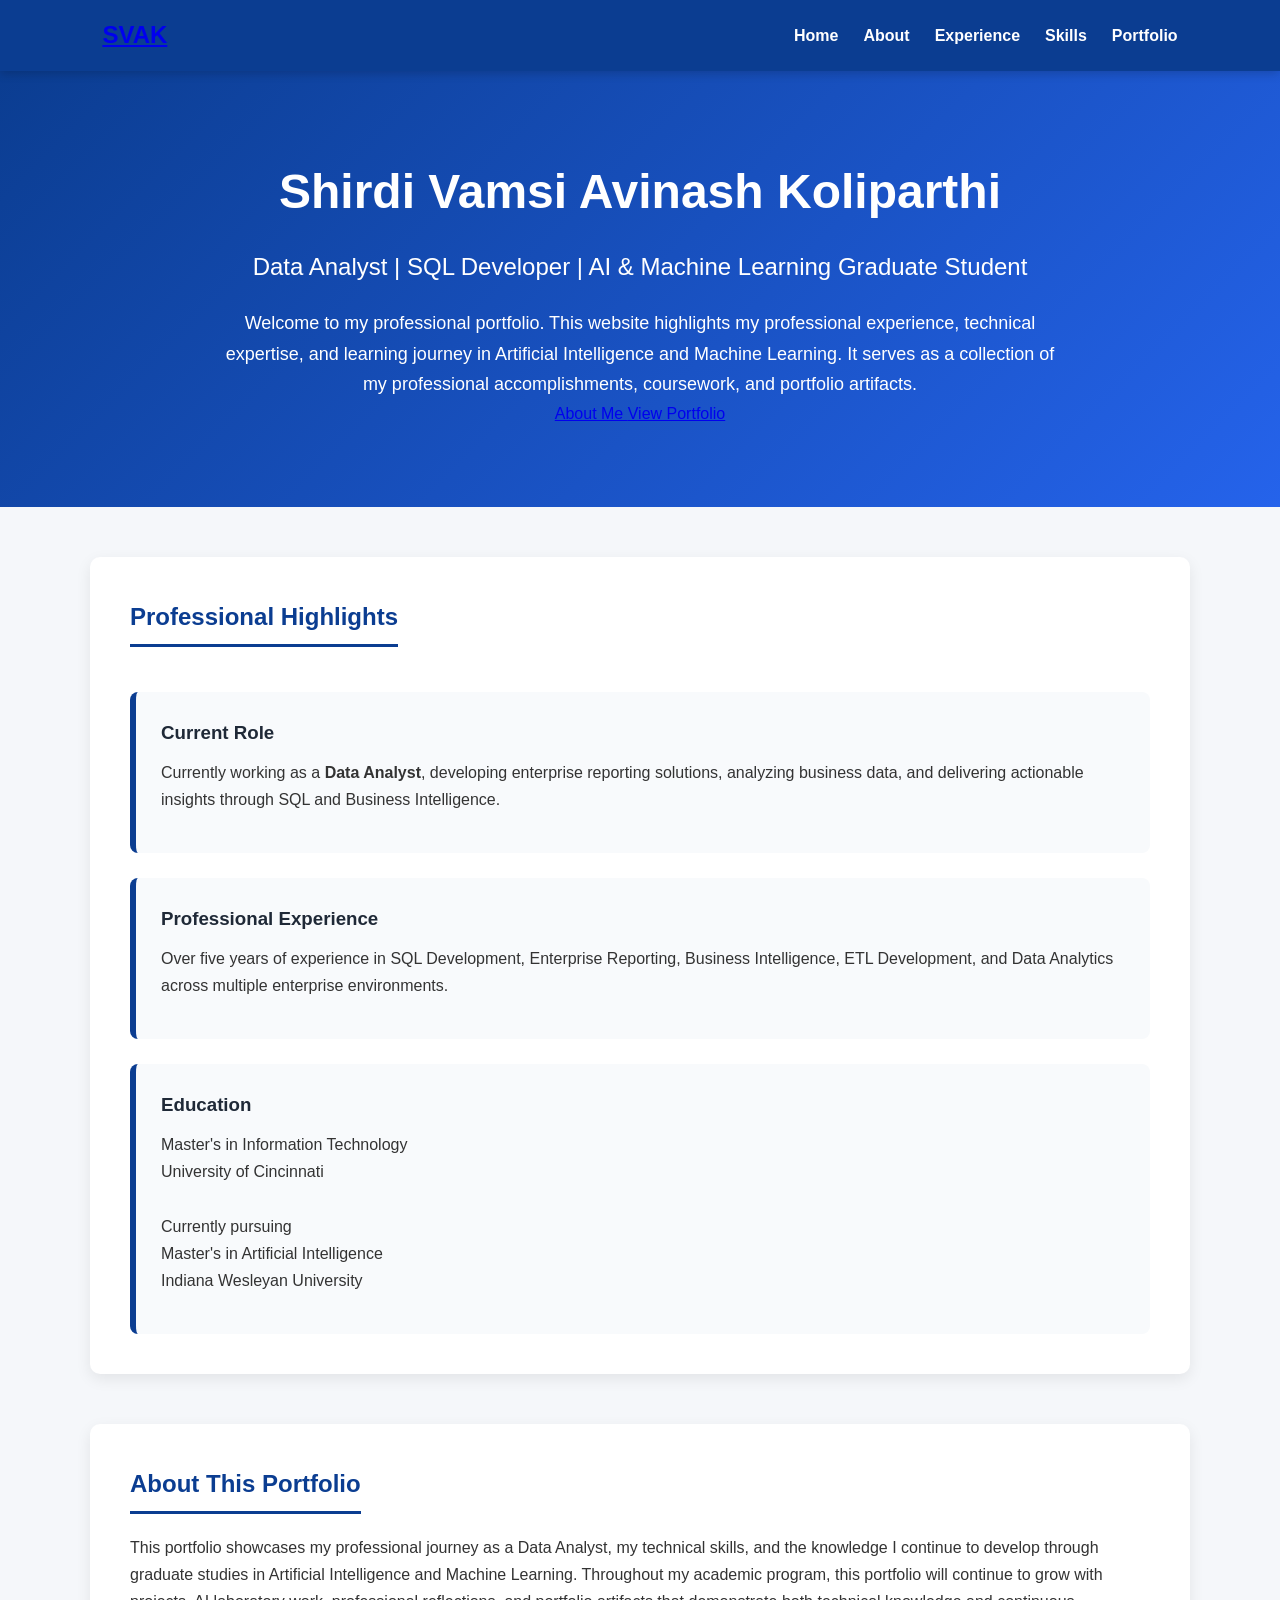
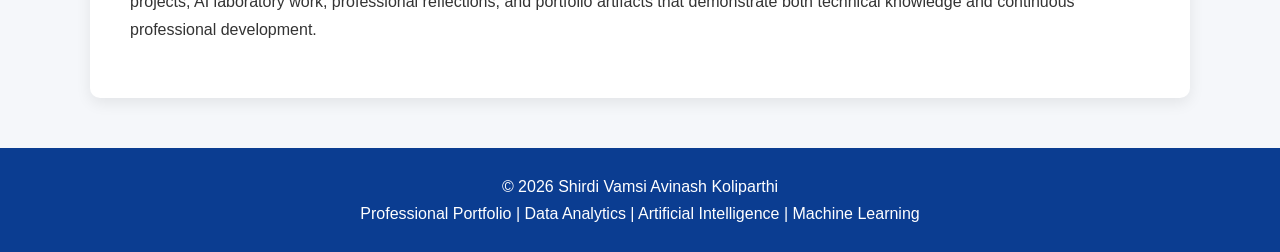
==== index.html @ ffbc1fd5 "Update index.html" ====
<!DOCTYPE html>
<html lang="en">

<head>

    <meta charset="UTF-8">
    <meta name="viewport" content="width=device-width, initial-scale=1.0">

    <title>Shirdi Vamsi Avinash Koliparthi | Professional Portfolio</title>

    <link rel="stylesheet" href="style.css">

</head>

<body>

    <!-- Navigation -->

    <nav>

       <div class="logo">
    <a href="about.html#contact">SVAK</a>
</div>

        </div>

        <ul>

            <li><a href="index.html">Home</a></li>

            <li><a href="about.html">About</a></li>

            <li><a href="experience.html">Experience</a></li>

            <li><a href="skills.html">Skills</a></li>

            <li><a href="portfolio.html">Portfolio</a></li>

        </ul>

    </nav>

    <!-- Hero Section -->

    <header class="hero">

        <div class="hero-content">

            <h1>Shirdi Vamsi Avinash Koliparthi</h1>

            <h2>
                Data Analyst | SQL Developer | AI & Machine Learning Graduate Student
            </h2>

            <p>

                Welcome to my professional portfolio. This website highlights my
                professional experience, technical expertise, and learning journey in
                Artificial Intelligence and Machine Learning. It serves as a collection of
                my professional accomplishments, coursework, and portfolio artifacts.

            </p>

            <div class="hero-buttons">

                <a href="about.html" class="btn">
                    About Me
                </a>

                <a href="portfolio.html" class="btn">
                    View Portfolio
                </a>

            </div>

        </div>

    </header>

    <!-- Highlights -->

    <section class="highlights">

        <h2>Professional Highlights</h2>

        <div class="cards">

            <div class="card">

                <h3>Current Role</h3>

                <p>

                    Currently working as a <strong>Data Analyst</strong>,
                    developing enterprise reporting solutions, analyzing business data,
                    and delivering actionable insights through SQL and Business Intelligence.

                </p>

            </div>

            <div class="card">

                <h3>Professional Experience</h3>

                <p>

                    Over five years of experience in SQL Development,
                    Enterprise Reporting, Business Intelligence, ETL Development,
                    and Data Analytics across multiple enterprise environments.

                </p>

            </div>

            <div class="card">

                <h3>Education</h3>

                <p>

                    Master's in Information Technology
                    <br>

                    University of Cincinnati

                    <br><br>

                    Currently pursuing

                    <br>

                    Master's in Artificial Intelligence

                    <br>

                    Indiana Wesleyan University

                </p>

            </div>

        </div>

    </section>

    <!-- About Portfolio -->

    <section class="intro">

        <h2>About This Portfolio</h2>

        <p>

            This portfolio showcases my professional journey as a Data Analyst,
            my technical skills, and the knowledge I continue to develop through
            graduate studies in Artificial Intelligence and Machine Learning.

            Throughout my academic program, this portfolio will continue to grow
            with projects, AI laboratory work, professional reflections, and
            portfolio artifacts that demonstrate both technical knowledge and
            continuous professional development.

        </p>

    </section>

    <!-- Footer -->

    <footer>

        <p>

            © 2026 Shirdi Vamsi Avinash Koliparthi

        </p>

        <p>

            Professional Portfolio | Data Analytics | Artificial Intelligence | Machine Learning

        </p>

    </footer>

</body>

</html>
---- style.css ----
/* ==========================================
   GLOBAL STYLES
========================================== */

*{
    margin:0;
    padding:0;
    box-sizing:border-box;
    scroll-behavior:smooth;
}

body{
    font-family:Arial, Helvetica, sans-serif;
    line-height:1.7;
    background:#f5f7fa;
    color:#333;
}

/* ==========================================
   NAVIGATION
========================================== */

nav{
    position:sticky;
    top:0;
    width:100%;
    background:#0b3d91;
    display:flex;
    justify-content:space-between;
    align-items:center;
    padding:15px 8%;
    z-index:1000;
    box-shadow:0 2px 10px rgba(0,0,0,.2);
}

.logo{
    color:#fff;
    font-size:24px;
    font-weight:bold;
}

nav ul{
    list-style:none;
    display:flex;
}

nav ul li{
    margin-left:25px;
}

nav ul li a{
    color:white;
    text-decoration:none;
    font-weight:600;
    transition:.3s;
}

nav ul li a:hover{
    color:#ffd54f;
}

/* ==========================================
   HERO SECTION
========================================== */

header{
    background:linear-gradient(135deg,#0b3d91,#2563eb);
    color:white;
    text-align:center;
    padding:80px 20px;
}

header h1{
    font-size:48px;
    margin-bottom:15px;
}

header h2{
    font-size:24px;
    font-weight:400;
    margin-bottom:20px;
}

header p{
    max-width:850px;
    margin:auto;
    font-size:18px;
}

/* ==========================================
   SECTION
========================================== */

section{
    max-width:1100px;
    margin:50px auto;
    background:white;
    padding:40px;
    border-radius:10px;
    box-shadow:0 5px 15px rgba(0,0,0,.08);
}

section h2{
    color:#0b3d91;
    margin-bottom:20px;
    border-bottom:3px solid #0b3d91;
    display:inline-block;
    padding-bottom:6px;
}

section h3{
    color:#1f2937;
    margin-bottom:10px;
}

section p{
    margin-bottom:15px;
}

section ul{
    margin-left:20px;
}

section li{
    margin-bottom:10px;
}

/* ==========================================
   EXPERIENCE CARDS
========================================== */

.card{
    margin-top:25px;
    padding:25px;
    border-left:6px solid #0b3d91;
    background:#f8fafc;
    border-radius:8px;
    transition:.3s;
}

.card:hover{
    transform:translateY(-5px);
    box-shadow:0 10px 20px rgba(0,0,0,.12);
}

/* ==========================================
   SKILLS
========================================== */

.skills{
    display:grid;
    grid-template-columns:repeat(auto-fit,minmax(220px,1fr));
    gap:20px;
    margin-top:25px;
}

.skill-box{
    background:#eef4ff;
    padding:20px;
    border-radius:10px;
    text-align:center;
    transition:.3s;
}

.skill-box:hover{
    background:#dce9ff;
    transform:translateY(-5px);
}

.skill-box h3{
    color:#0b3d91;
    margin-bottom:15px;
}

.skill-box p{
    margin:6px 0;
}

/* ==========================================
   PROJECTS
========================================== */

.projects{
    display:grid;
    grid-template-columns:repeat(auto-fit,minmax(250px,1fr));
    gap:25px;
    margin-top:25px;
}

/* ==========================================
   BUTTON
========================================== */

.button{
    display:inline-block;
    margin-top:15px;
    background:#0b3d91;
    color:white;
    text-decoration:none;
    padding:12px 25px;
    border-radius:6px;
    transition:.3s;
}

.button:hover{
    background:#2563eb;
}

/* ==========================================
   CONTACT
========================================== */

#contact p{
    margin:12px 0;
    font-size:18px;
}

/* ==========================================
   FOOTER
========================================== */

footer{
    text-align:center;
    background:#0b3d91;
    color:white;
    padding:25px;
    margin-top:50px;
}

/* ==========================================
   RESPONSIVE
========================================== */

@media(max-width:768px){

nav{
    flex-direction:column;
    padding:15px;
}

nav ul{
    flex-wrap:wrap;
    justify-content:center;
    margin-top:10px;
}

nav ul li{
    margin:8px;
}

header h1{
    font-size:34px;
}

header h2{
    font-size:20px;
}

section{
    margin:20px;
    padding:25px;
}

}
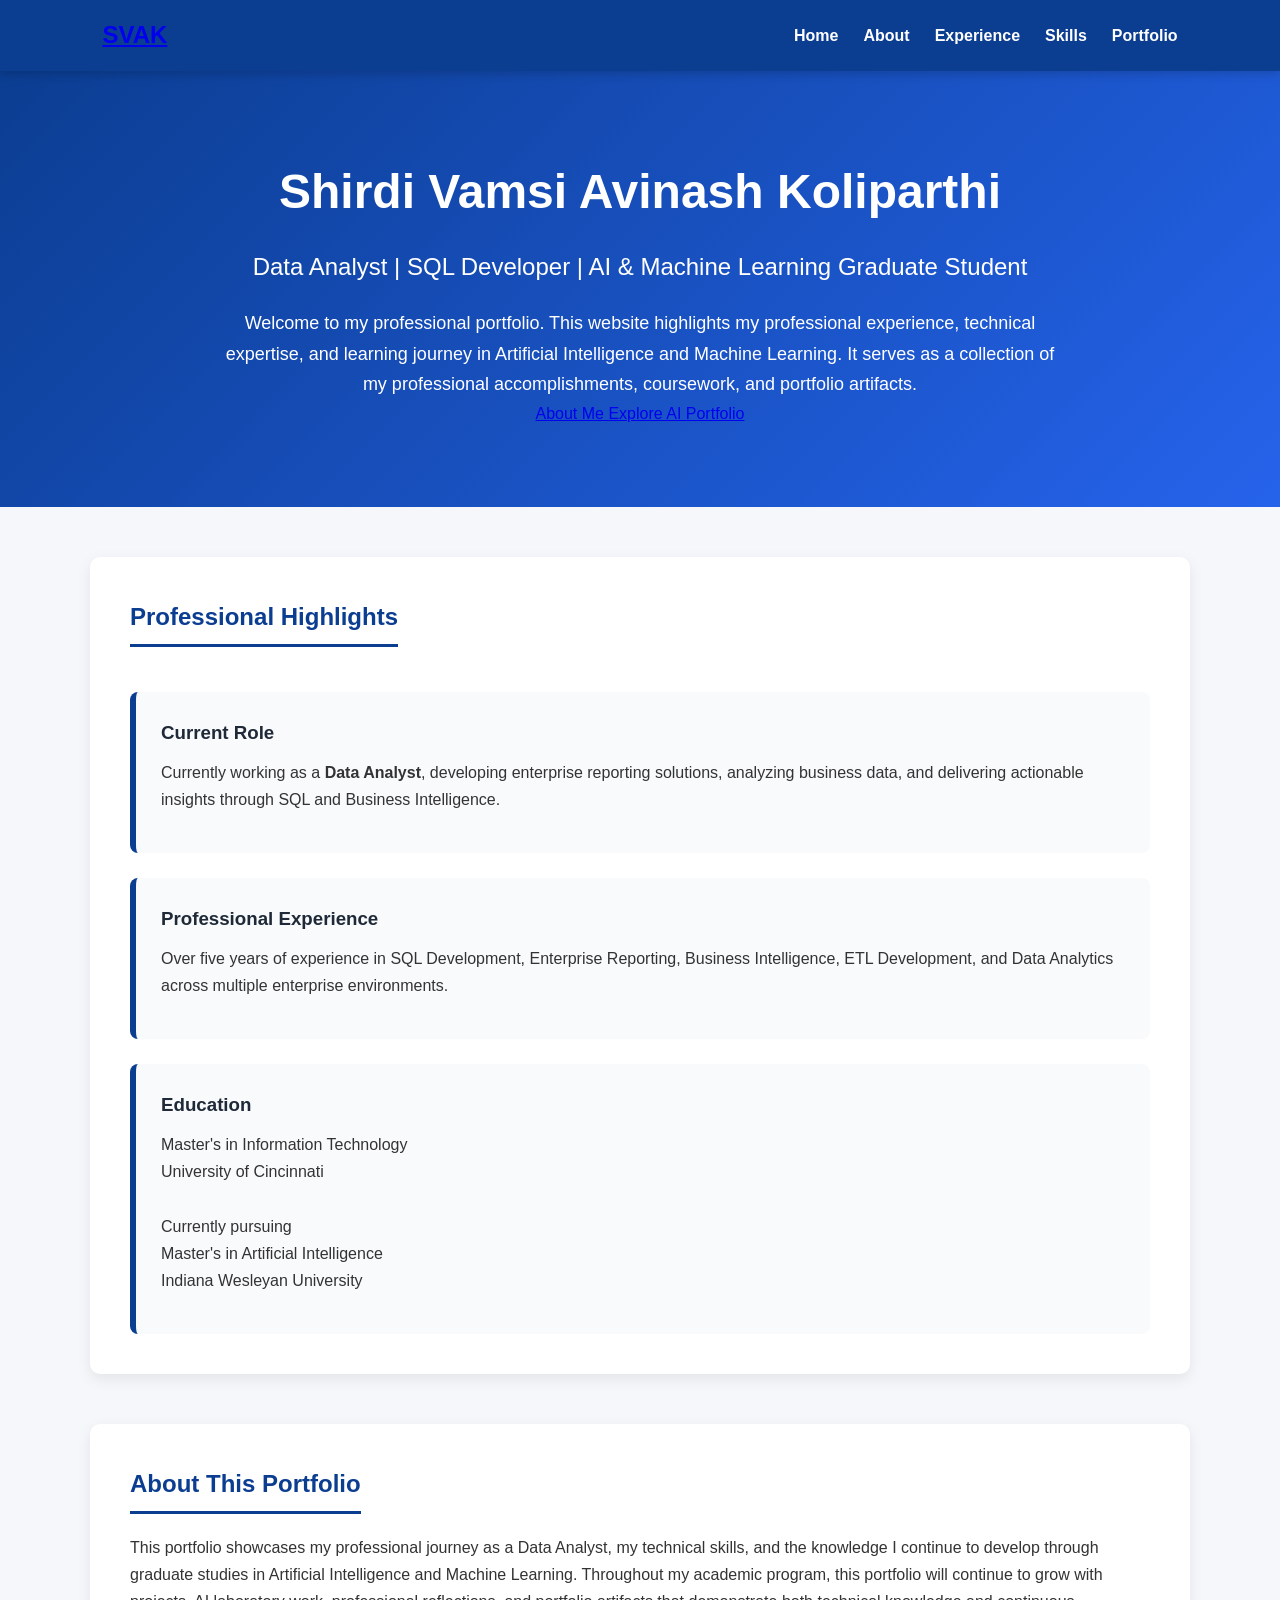
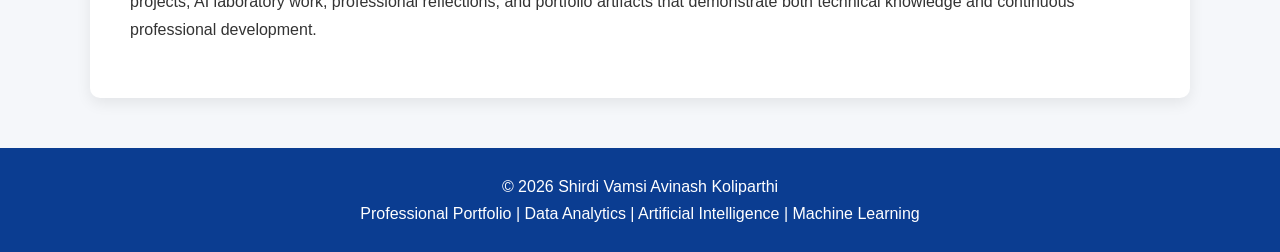
==== commit 7c22eb4c: "Update index.html" ====
--- a/index.html
+++ b/index.html
@@ -63,16 +63,15 @@
 
             <div class="hero-buttons">
 
-                <a href="about.html" class="btn">
-                    About Me
-                </a>
-
-                <a href="portfolio.html" class="btn">
-                    View Portfolio
-                </a>
-
+            <a href="about.html" class="btn">
+            About Me
+            </a>
+            
+            <a href="portfolio.html" class="btn btn-secondary">
+            Explore AI Portfolio
+            </a>
+            
             </div>
-
         </div>
 
     </header>
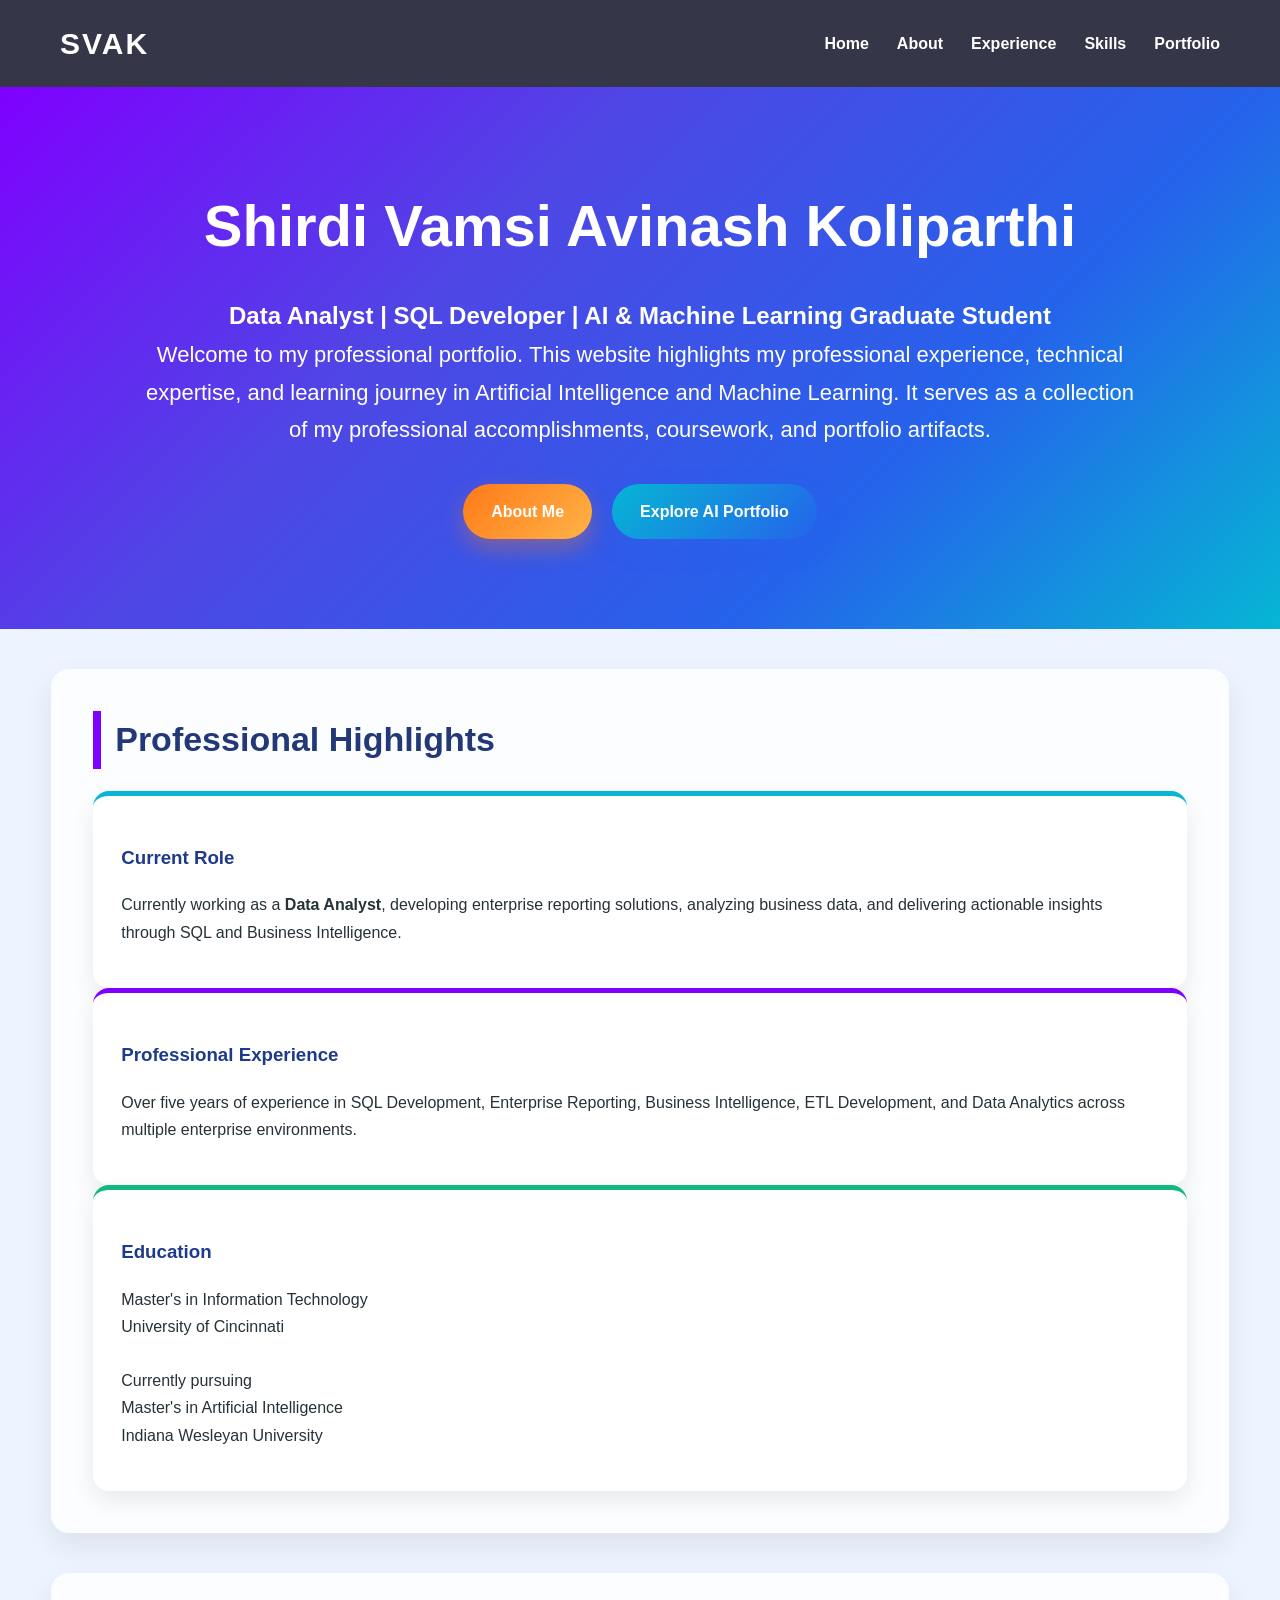
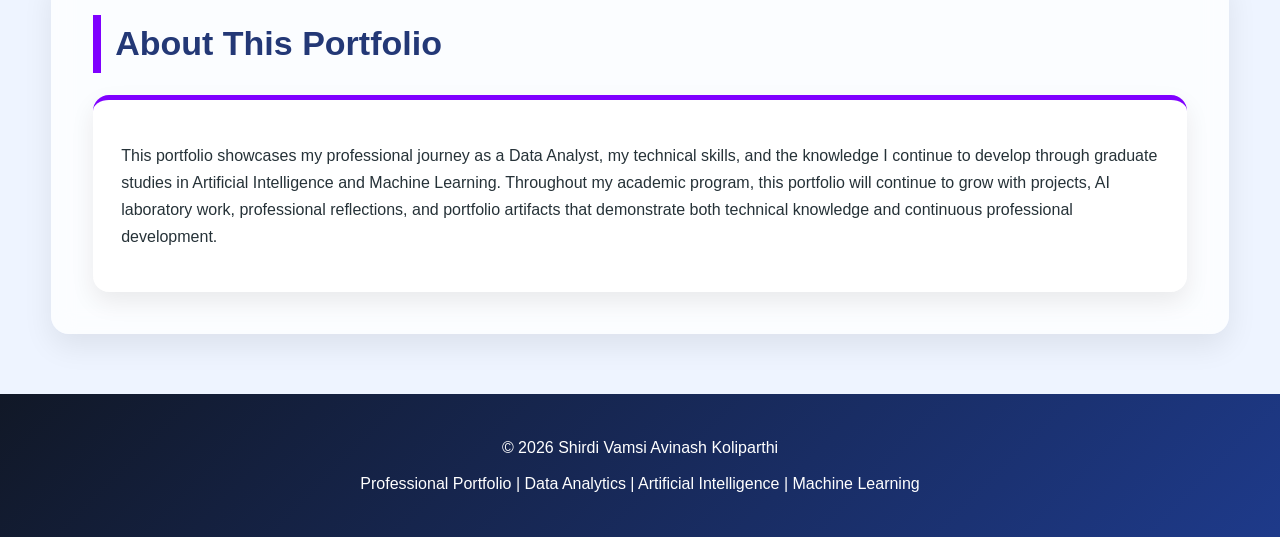
==== commit 9ec44f34: "Update index.html" ====
--- a/index.html
+++ b/index.html
@@ -149,6 +149,8 @@
 
         <h2>About This Portfolio</h2>
 
+        <div class="card">
+
         <p>
 
             This portfolio showcases my professional journey as a Data Analyst,
@@ -161,6 +163,8 @@
             continuous professional development.
 
         </p>
+
+         </div>
 
     </section>
 
--- a/style.css
+++ b/style.css
@@ -1,264 +1,213 @@
-/* ==========================================
-   GLOBAL STYLES
-========================================== */
-
-*{
-    margin:0;
-    padding:0;
-    box-sizing:border-box;
-    scroll-behavior:smooth;
-}
-
+/* ===========================
+   Modern AI Portfolio Theme
+=========================== */
+
+*{margin:0;padding:0;box-sizing:border-box;}
+html{scroll-behavior:smooth;}
 body{
-    font-family:Arial, Helvetica, sans-serif;
-    line-height:1.7;
-    background:#f5f7fa;
-    color:#333;
-}
-
-/* ==========================================
-   NAVIGATION
-========================================== */
-
+  font-family:Segoe UI,Arial,sans-serif;
+  background:#eef4ff;
+  color:#263238;
+  line-height:1.7;
+}
+
+/* Navigation */
 nav{
-    position:sticky;
-    top:0;
-    width:100%;
-    background:#0b3d91;
-    display:flex;
-    justify-content:space-between;
-    align-items:center;
-    padding:15px 8%;
-    z-index:1000;
-    box-shadow:0 2px 10px rgba(0,0,0,.2);
-}
-
-.logo{
-    color:#fff;
-    font-size:24px;
-    font-weight:bold;
-}
-
+  position:sticky;
+  top:0;
+  z-index:1000;
+  display:flex;
+  justify-content:space-between;
+  align-items:center;
+  padding:18px 60px;
+  background:rgba(20,20,40,.85);
+  backdrop-filter:blur(10px);
+}
+.logo a{
+  color:#fff;
+  text-decoration:none;
+  font-size:30px;
+  font-weight:800;
+  letter-spacing:2px;
+}
 nav ul{
-    list-style:none;
-    display:flex;
-}
-
-nav ul li{
-    margin-left:25px;
-}
-
-nav ul li a{
-    color:white;
-    text-decoration:none;
-    font-weight:600;
-    transition:.3s;
-}
-
-nav ul li a:hover{
-    color:#ffd54f;
-}
-
-/* ==========================================
-   HERO SECTION
-========================================== */
-
-header{
-    background:linear-gradient(135deg,#0b3d91,#2563eb);
-    color:white;
-    text-align:center;
-    padding:80px 20px;
-}
-
-header h1{
-    font-size:48px;
-    margin-bottom:15px;
-}
-
-header h2{
-    font-size:24px;
-    font-weight:400;
-    margin-bottom:20px;
-}
-
-header p{
-    max-width:850px;
-    margin:auto;
-    font-size:18px;
-}
-
-/* ==========================================
-   SECTION
-========================================== */
-
+  list-style:none;
+  display:flex;
+  gap:28px;
+}
+nav a{
+  color:#fff;
+  text-decoration:none;
+  font-weight:600;
+  transition:.3s;
+}
+nav ul a:hover,.logo a:hover{
+  color:#6ee7ff;
+}
+
+/* Hero */
+header,.page-header{
+  color:#fff;
+  text-align:center;
+  padding:90px 25px;
+  background:linear-gradient(135deg,#7F00FF 0%,#4F46E5 35%,#2563EB 70%,#06B6D4 100%);
+}
+header h1,.page-header h1{
+  font-size:58px;
+  margin-bottom:20px;
+}
+header p,.page-header p{
+  font-size:22px;
+  max-width:1000px;
+  margin:auto;
+}
+
+/* Sections */
 section{
-    max-width:1100px;
-    margin:50px auto;
-    background:white;
-    padding:40px;
-    border-radius:10px;
-    box-shadow:0 5px 15px rgba(0,0,0,.08);
-}
-
+  width:min(92%,1200px);
+  margin:40px auto;
+  background:rgba(255,255,255,.78);
+  backdrop-filter:blur(12px);
+  border-radius:18px;
+  padding:42px;
+  box-shadow:0 12px 30px rgba(0,0,0,.08);
+}
 section h2{
-    color:#0b3d91;
-    margin-bottom:20px;
-    border-bottom:3px solid #0b3d91;
-    display:inline-block;
-    padding-bottom:6px;
-}
-
-section h3{
-    color:#1f2937;
-    margin-bottom:10px;
-}
-
-section p{
-    margin-bottom:15px;
-}
-
-section ul{
-    margin-left:20px;
-}
-
-section li{
-    margin-bottom:10px;
-}
-
-/* ==========================================
-   EXPERIENCE CARDS
-========================================== */
-
+  color:#233876;
+  font-size:34px;
+  border-left:8px solid #7F00FF;
+  padding-left:14px;
+  margin-bottom:22px;
+}
+section h3{margin:18px 0;color:#1e3a8a;}
+section p{margin:14px 0;}
+section ul{padding-left:24px;}
+section li{margin:8px 0;}
+
+/* Cards */
+.projects{
+ display:grid;
+ grid-template-columns:repeat(auto-fit,minmax(320px,1fr));
+ gap:24px;
+}
 .card{
-    margin-top:25px;
-    padding:25px;
-    border-left:6px solid #0b3d91;
-    background:#f8fafc;
-    border-radius:8px;
-    transition:.3s;
-}
-
+ background:#fff;
+ border-radius:16px;
+ padding:28px;
+ border-top:5px solid #06B6D4;
+ box-shadow:0 10px 24px rgba(0,0,0,.08);
+ transition:.3s;
+}
+.card:nth-child(2){border-top-color:#7F00FF;}
+.card:nth-child(3){border-top-color:#10B981;}
+.card:nth-child(4){border-top-color:#F59E0B;}
 .card:hover{
-    transform:translateY(-5px);
-    box-shadow:0 10px 20px rgba(0,0,0,.12);
-}
-
-/* ==========================================
-   SKILLS
-========================================== */
-
-.skills{
-    display:grid;
-    grid-template-columns:repeat(auto-fit,minmax(220px,1fr));
-    gap:20px;
-    margin-top:25px;
-}
-
-.skill-box{
-    background:#eef4ff;
-    padding:20px;
-    border-radius:10px;
-    text-align:center;
-    transition:.3s;
-}
-
-.skill-box:hover{
-    background:#dce9ff;
-    transform:translateY(-5px);
-}
-
-.skill-box h3{
-    color:#0b3d91;
-    margin-bottom:15px;
-}
-
-.skill-box p{
-    margin:6px 0;
-}
-
-/* ==========================================
-   PROJECTS
-========================================== */
-
-.projects{
-    display:grid;
-    grid-template-columns:repeat(auto-fit,minmax(250px,1fr));
-    gap:25px;
-    margin-top:25px;
-}
-
-/* ==========================================
-   BUTTON
-========================================== */
-
-.button{
-    display:inline-block;
-    margin-top:15px;
-    background:#0b3d91;
-    color:white;
-    text-decoration:none;
-    padding:12px 25px;
-    border-radius:6px;
-    transition:.3s;
-}
-
-.button:hover{
-    background:#2563eb;
-}
-
-/* ==========================================
-   CONTACT
-========================================== */
-
-#contact p{
-    margin:12px 0;
-    font-size:18px;
-}
-
-/* ==========================================
-   FOOTER
-========================================== */
-
+ transform:translateY(-8px);
+}
+
+/* Buttons */
+.hero-buttons{
+ display:flex;
+ justify-content:center;
+ gap:20px;
+ flex-wrap:wrap;
+ margin-top:35px;
+}
+.btn,.button{
+ display:inline-block;
+ text-decoration:none;
+ padding:14px 28px;
+ border-radius:50px;
+ font-weight:700;
+ transition:.3s;
+ background:linear-gradient(135deg,#ff7a18,#ffb347);
+ color:#fff;
+ box-shadow:0 10px 22px rgba(255,122,24,.35);
+}
+.btn-secondary{
+ background:linear-gradient(135deg,#06b6d4,#2563eb);
+ box-shadow:0 10px 22px rgba(37,99,235,.35);
+}
+.btn:hover,.button:hover{
+ transform:translateY(-4px) scale(1.03);
+}
+
+/* Timeline image */
+.timeline-image{
+ width:100%;
+ max-width:1000px;
+ display:block;
+ margin:30px auto;
+ border-radius:14px;
+ box-shadow:0 12px 30px rgba(0,0,0,.18);
+}
+
+/* Links */
+a{color:#2563eb;}
+a:hover{color:#7F00FF;}
+
+/* Comparison Table */
+.comparison-table{
+  width:100%;
+  border-collapse:collapse;
+  table-layout:fixed;
+  margin-top:15px;
+}
+
+.comparison-table th,
+.comparison-table td{
+  padding:14px 18px;
+  text-align:left;
+  vertical-align:top;
+}
+
+.comparison-table th{
+  font-size:20px;
+  font-weight:700;
+  color:#233876;
+  border-bottom:3px solid #7F00FF;
+}
+
+.comparison-table tr:not(:last-child){
+  border-bottom:1px solid #e5e7eb;
+}
+
+.comparison-table td{
+  word-wrap:break-word;
+}
+
+/* Footer */
 footer{
-    text-align:center;
-    background:#0b3d91;
-    color:white;
-    padding:25px;
-    margin-top:50px;
-}
-
-/* ==========================================
-   RESPONSIVE
-========================================== */
-
-@media(max-width:768px){
-
-nav{
-    flex-direction:column;
-    padding:15px;
-}
-
-nav ul{
-    flex-wrap:wrap;
-    justify-content:center;
-    margin-top:10px;
-}
-
-nav ul li{
-    margin:8px;
-}
-
-header h1{
-    font-size:34px;
-}
-
-header h2{
-    font-size:20px;
-}
-
-section{
-    margin:20px;
-    padding:25px;
-}
-
-}
+ margin-top:60px;
+ padding:32px;
+ text-align:center;
+ color:#fff;
+ background:linear-gradient(135deg,#111827,#1e3a8a);
+}
+footer p{margin:8px 0;}
+
+/* Responsive */
+@media(max-width:900px){
+ nav{
+   flex-direction:column;
+   padding:18px;
+ }
+ nav ul{
+   flex-wrap:wrap;
+   justify-content:center;
+   margin-top:16px;
+ }
+ header h1,.page-header h1{
+   font-size:38px;
+ }
+ header p,.page-header p{
+   font-size:18px;
+ }
+ section{
+   padding:24px;
+   width:95%;
+ }
+ .projects{
+   grid-template-columns:1fr;
+ }
+}
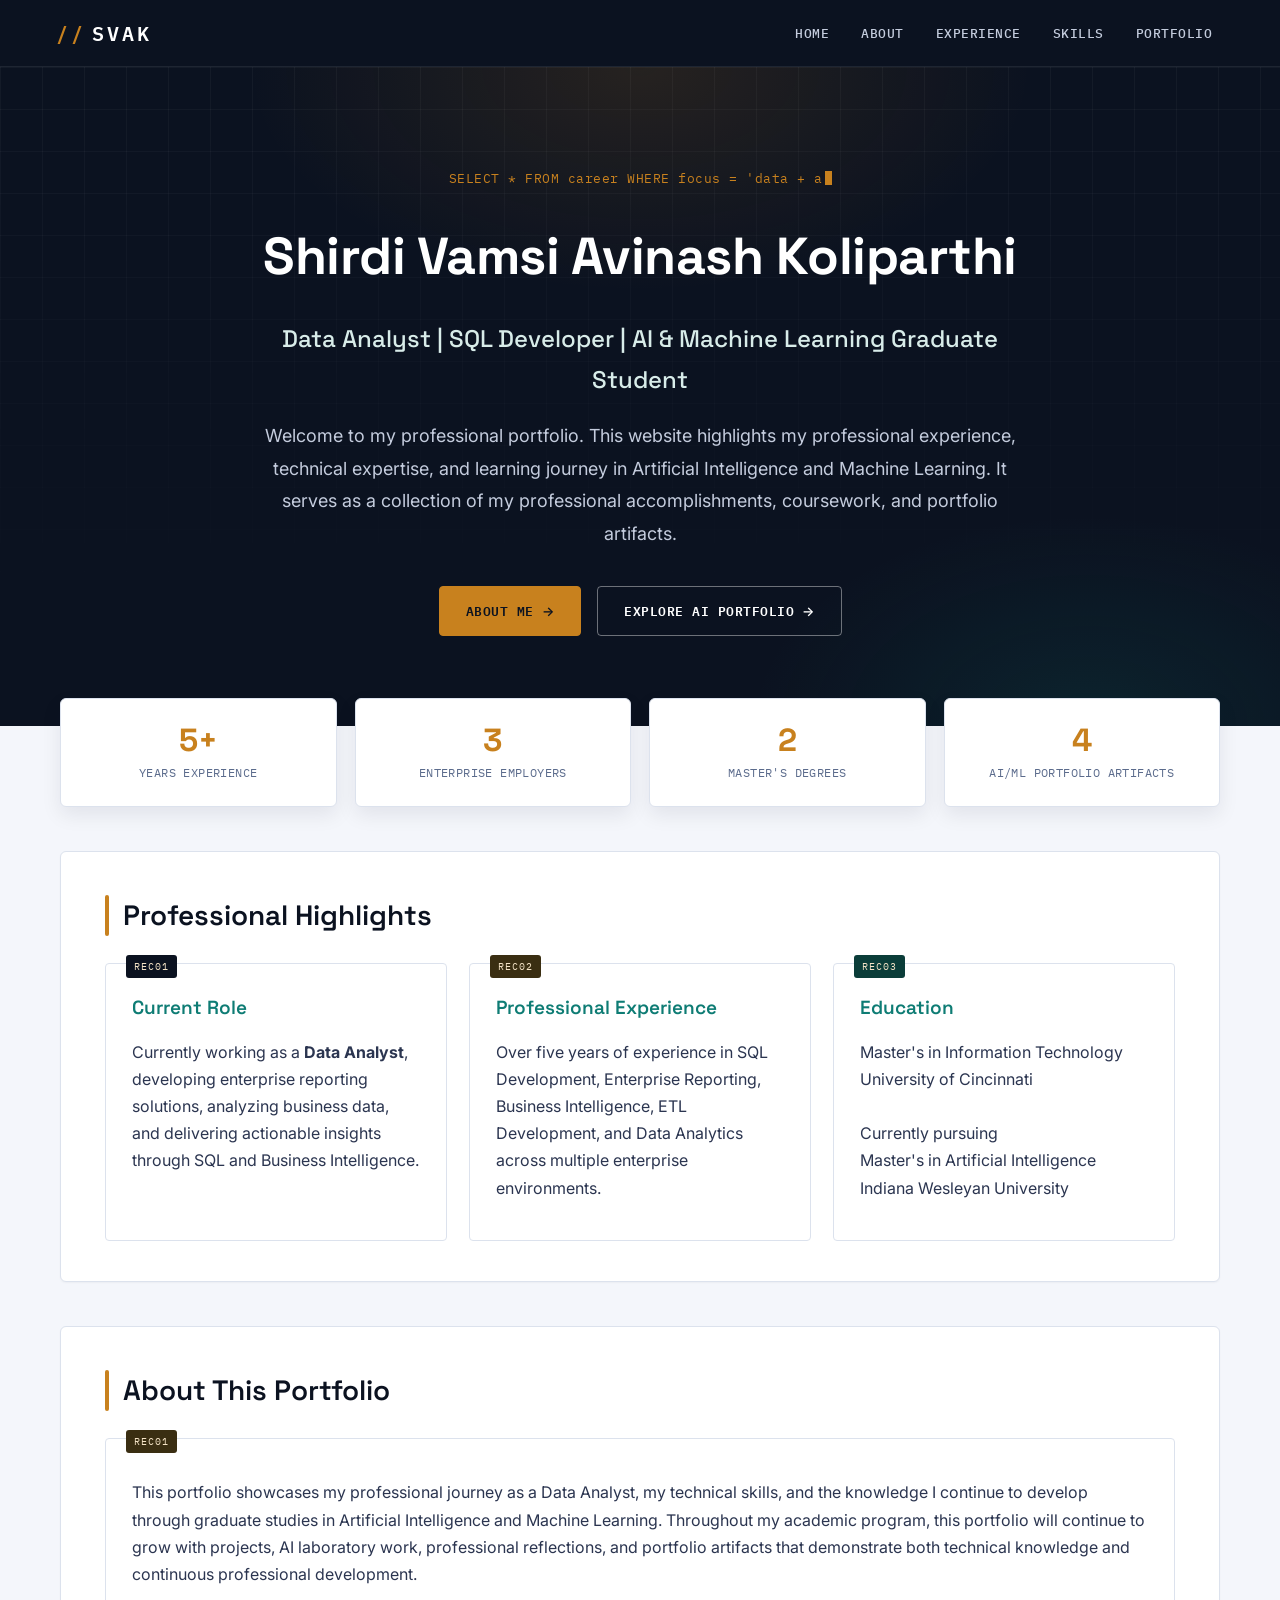
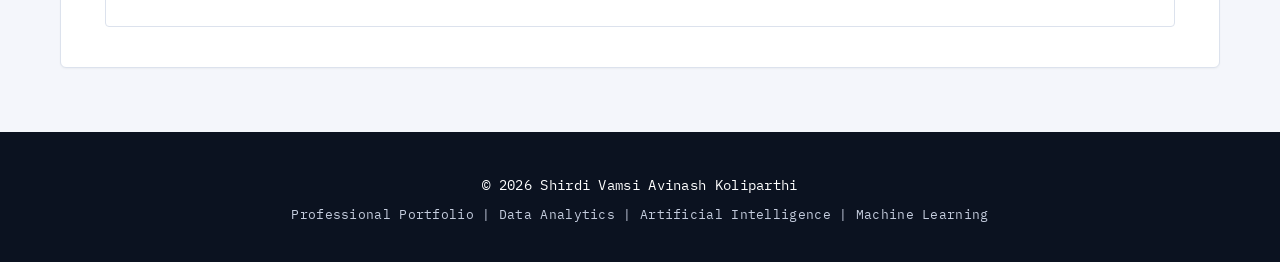
==== commit c5edbe24: "Add motion and visual polish to the structured-record theme Adds a typed hero SQL line, scroll-trigg" ====
--- a/index.html
+++ b/index.html
@@ -42,9 +42,11 @@
 
     <!-- Hero Section -->
 
-    <header class="hero">
+    <header class="hero hero-typed">
 
         <div class="hero-content">
+
+            <p id="heroQuery" class="hero-query" data-text="SELECT * FROM career WHERE focus = 'data + ai';"></p>
 
             <h1>Shirdi Vamsi Avinash Koliparthi</h1>
 
@@ -76,6 +78,32 @@
 
     </header>
 
+    <!-- Quick Stats -->
+
+    <div class="stats">
+
+        <div class="stat reveal">
+            <span class="stat-number" data-target="5" data-suffix="+">0</span>
+            <span class="stat-label">Years Experience</span>
+        </div>
+
+        <div class="stat reveal">
+            <span class="stat-number" data-target="3">0</span>
+            <span class="stat-label">Enterprise Employers</span>
+        </div>
+
+        <div class="stat reveal">
+            <span class="stat-number" data-target="2">0</span>
+            <span class="stat-label">Master's Degrees</span>
+        </div>
+
+        <div class="stat reveal">
+            <span class="stat-number" data-target="4">0</span>
+            <span class="stat-label">AI/ML Portfolio Artifacts</span>
+        </div>
+
+    </div>
+
     <!-- Highlights -->
 
     <section class="highlights">
@@ -84,7 +112,7 @@
 
         <div class="cards">
 
-            <div class="card">
+            <div class="card reveal">
 
                 <h3>Current Role</h3>
 
@@ -98,7 +126,7 @@
 
             </div>
 
-            <div class="card">
+            <div class="card reveal">
 
                 <h3>Professional Experience</h3>
 
@@ -112,7 +140,7 @@
 
             </div>
 
-            <div class="card">
+            <div class="card reveal">
 
                 <h3>Education</h3>
 
@@ -149,7 +177,7 @@
 
         <h2>About This Portfolio</h2>
 
-        <div class="card">
+        <div class="card reveal">
 
         <p>
 
@@ -186,6 +214,8 @@
 
     </footer>
 
+    <script src="script.js" defer></script>
+
 </body>
 
 </html>
--- a/style.css
+++ b/style.css
@@ -1,17 +1,75 @@
-/* ===========================
-   Modern AI Portfolio Theme
-=========================== */
+/* ===========================================================
+   Portfolio Theme — "Structured Record" system
+   Identity: SQL / data analyst grounded in structured records,
+   query language, and tabular precision — built for a portfolio
+   that is transitioning toward AI & Machine Learning.
+   =========================================================== */
+
+@import url('https://fonts.googleapis.com/css2?family=Space+Grotesk:wght@500;600;700&family=Inter:wght@400;500;600&family=IBM+Plex+Mono:wght@400;500;600&display=swap');
+
+:root{
+  /* Color tokens */
+  --ink-900:#0B1220;      /* primary text / nav / footer */
+  --ink-700:#2B3550;      /* secondary text */
+  --ink-500:#5B6B8C;      /* muted text */
+  --paper:#F4F6FB;        /* page background */
+  --card:#FFFFFF;         /* card surfaces */
+  --line:#DCE2ED;         /* hairline borders / grid rules */
+  --accent-amber:#C8811E; /* signature accent — query highlight */
+  --accent-amber-soft:#F4E3C6;
+  --accent-teal:#0E7C74;  /* secondary accent — AI/ML thread */
+  --accent-teal-soft:#D8ECE9;
+
+  /* Type */
+  --font-display:'Space Grotesk',Arial,sans-serif;
+  --font-body:'Inter',Segoe UI,Arial,sans-serif;
+  --font-mono:'IBM Plex Mono',Consolas,monospace;
+}
 
 *{margin:0;padding:0;box-sizing:border-box;}
 html{scroll-behavior:smooth;}
+
+@media (prefers-reduced-motion: reduce){
+  html{scroll-behavior:auto;}
+  *{animation-duration:0.01ms !important;transition-duration:0.01ms !important;}
+  .reveal{opacity:1 !important;transform:none !important;}
+}
+
 body{
-  font-family:Segoe UI,Arial,sans-serif;
-  background:#eef4ff;
-  color:#263238;
+  font-family:var(--font-body);
+  background:
+    linear-gradient(var(--paper),var(--paper)),
+    repeating-linear-gradient(
+      0deg,
+      rgba(11,18,32,0.035) 0px,
+      rgba(11,18,32,0.035) 1px,
+      transparent 1px,
+      transparent 32px
+    );
+  color:var(--ink-900);
   line-height:1.7;
-}
-
-/* Navigation */
+  font-size:16px;
+}
+
+::selection{
+  background:var(--accent-amber-soft);
+  color:var(--ink-900);
+}
+
+a{color:var(--accent-teal);text-decoration:none;}
+a:hover{color:var(--accent-amber);}
+a:focus-visible,
+button:focus-visible,
+.btn:focus-visible,
+.button:focus-visible{
+  outline:2px solid var(--accent-amber);
+  outline-offset:3px;
+  border-radius:2px;
+}
+
+/* ===========================
+   Navigation
+=========================== */
 nav{
   position:sticky;
   top:0;
@@ -19,195 +77,480 @@
   display:flex;
   justify-content:space-between;
   align-items:center;
-  padding:18px 60px;
-  background:rgba(20,20,40,.85);
-  backdrop-filter:blur(10px);
+  padding:16px 56px;
+  background:var(--ink-900);
+  border-bottom:1px solid rgba(255,255,255,0.08);
 }
 .logo a{
   color:#fff;
   text-decoration:none;
-  font-size:30px;
-  font-weight:800;
-  letter-spacing:2px;
+  font-family:var(--font-mono);
+  font-size:20px;
+  font-weight:600;
+  letter-spacing:3px;
+  position:relative;
+  padding:2px 0;
+}
+.logo a::before{
+  content:"//";
+  color:var(--accent-amber);
+  margin-right:6px;
 }
 nav ul{
   list-style:none;
   display:flex;
-  gap:28px;
+  gap:8px;
+  flex-wrap:wrap;
 }
 nav a{
+  color:#C4CCDD;
+  text-decoration:none;
+  font-family:var(--font-mono);
+  font-size:13px;
+  font-weight:500;
+  letter-spacing:0.5px;
+  text-transform:uppercase;
+  padding:8px 12px;
+  border-radius:3px;
+  transition:color .2s ease, background .2s ease;
+}
+nav ul a:hover{
   color:#fff;
-  text-decoration:none;
-  font-weight:600;
-  transition:.3s;
-}
-nav ul a:hover,.logo a:hover{
-  color:#6ee7ff;
-}
-
-/* Hero */
+  background:rgba(255,255,255,0.06);
+}
+.logo a:hover{color:var(--accent-amber);}
+
+/* ===========================
+   Hero / Page headers
+=========================== */
 header,.page-header{
   color:#fff;
   text-align:center;
-  padding:90px 25px;
-  background:linear-gradient(135deg,#7F00FF 0%,#4F46E5 35%,#2563EB 70%,#06B6D4 100%);
-}
+  padding:100px 25px 90px;
+  background:var(--ink-900);
+  position:relative;
+  overflow:hidden;
+}
+
+/* soft radial glow for extra depth behind hero content */
+header{
+  background:
+    radial-gradient(560px 320px at 50% 0%, rgba(200,129,30,0.14), transparent 70%),
+    radial-gradient(480px 300px at 85% 100%, rgba(14,124,116,0.16), transparent 70%),
+    var(--ink-900);
+}
+
+/* subtle graph-paper texture in the hero */
+header::after,.page-header::after{
+  content:"";
+  position:absolute;
+  inset:0;
+  background-image:
+    linear-gradient(rgba(255,255,255,0.045) 1px, transparent 1px),
+    linear-gradient(90deg, rgba(255,255,255,0.045) 1px, transparent 1px);
+  background-size:42px 42px;
+  mask-image:linear-gradient(to bottom, rgba(0,0,0,0.9), transparent 85%);
+  pointer-events:none;
+}
+
+header::before,.page-header::before{
+  content:"SELECT * FROM career WHERE focus = 'data + ai';";
+  display:block;
+  font-family:var(--font-mono);
+  font-size:13px;
+  letter-spacing:0.5px;
+  color:var(--accent-amber);
+  margin-bottom:22px;
+  position:relative;
+  z-index:1;
+}
+
+/* index.html hero types this line via JS instead of the static ::before */
+.hero-typed::before{content:none;}
+.hero-query{
+  display:block;
+  font-family:var(--font-mono);
+  font-size:13px;
+  letter-spacing:0.5px;
+  color:var(--accent-amber);
+  margin-bottom:22px;
+  position:relative;
+  z-index:1;
+  min-height:1.2em;
+}
+.hero-query .cursor{
+  display:inline-block;
+  width:7px;
+  height:14px;
+  margin-left:2px;
+  background:var(--accent-amber);
+  vertical-align:-2px;
+  animation:cursor-blink 1s step-end infinite;
+}
+@keyframes cursor-blink{
+  0%,100%{opacity:1;}
+  50%{opacity:0;}
+}
+
 header h1,.page-header h1{
-  font-size:58px;
-  margin-bottom:20px;
+  font-family:var(--font-display);
+  font-size:52px;
+  font-weight:700;
+  letter-spacing:-0.5px;
+  margin-bottom:18px;
+  position:relative;
+  z-index:1;
+}
+header h2,.page-header h2{
+  font-family:var(--font-display);
+  font-size:24px;
+  font-weight:500;
+  color:var(--accent-teal-soft);
+  margin-bottom:16px;
+  position:relative;
+  z-index:1;
 }
 header p,.page-header p{
-  font-size:22px;
+  font-family:var(--font-body);
+  font-size:18px;
+  line-height:1.8;
+  max-width:760px;
+  margin:auto;
+  color:#C4CCDD;
+  position:relative;
+  z-index:1;
+}
+header h2 + p,.page-header h2 + p{color:#C4CCDD;}
+
+/* hero-specific: h2 used as tagline in index.html is directly after h1 with no h3 gap issues */
+.hero h2{max-width:760px;margin:0 auto 20px;}
+
+/* ===========================
+   Sections
+=========================== */
+section{
+  width:min(92%,1160px);
+  margin:44px auto;
+  background:var(--card);
+  border:1px solid var(--line);
+  border-radius:6px;
+  padding:40px 44px;
+  box-shadow:0 1px 2px rgba(11,18,32,0.04);
+}
+
+section h2{
+  font-family:var(--font-display);
+  color:var(--ink-900);
+  font-size:28px;
+  font-weight:600;
+  padding-left:18px;
+  margin-bottom:24px;
+  position:relative;
+}
+section h2::before{
+  content:"";
+  position:absolute;
+  left:0;
+  top:3px;
+  bottom:3px;
+  width:4px;
+  background:var(--accent-amber);
+  border-radius:2px;
+}
+section h3{
+  font-family:var(--font-display);
+  font-size:19px;
+  font-weight:600;
+  margin:20px 0 10px;
+  color:var(--accent-teal);
+}
+section p{margin:14px 0;color:var(--ink-700);}
+section ul{padding-left:22px;margin:12px 0;}
+section li{margin:8px 0;color:var(--ink-700);}
+section li strong{color:var(--ink-900);}
+
+/* ===========================
+   Cards — "record card" motif
+=========================== */
+.projects,.cards{
+  display:grid;
+  grid-template-columns:repeat(auto-fit,minmax(300px,1fr));
+  gap:22px;
+  margin-top:8px;
+}
+
+.card{
+  background:var(--card);
+  border:1px solid var(--line);
+  border-radius:4px;
+  padding:26px 26px 24px;
+  position:relative;
+  transition:transform .18s ease, box-shadow .18s ease, border-color .18s ease;
+}
+
+/* punch-card style index tab, numbered by position */
+.card::before{
+  content:"REC" counter(card-index, decimal-leading-zero);
+  counter-increment:card-index;
+  position:absolute;
+  top:-9px;
+  left:20px;
+  background:var(--ink-900);
+  color:var(--accent-amber-soft);
+  font-family:var(--font-mono);
+  font-size:10px;
+  letter-spacing:1px;
+  padding:3px 8px;
+  border-radius:3px;
+}
+.projects,.cards{counter-reset:card-index;}
+
+.card:hover{
+  transform:translateY(-4px);
+  border-color:var(--accent-teal);
+  box-shadow:0 10px 24px rgba(11,18,32,0.09);
+}
+
+/* subtle color coding by position, echoes the original nth-child accents */
+.card:nth-child(1)::before{background:var(--ink-900);}
+.card:nth-child(2)::before{background:#3A2E12;}
+.card:nth-child(3)::before{background:#0B3D39;}
+.card:nth-child(4)::before{background:#3A1E1E;}
+
+.card h3{margin-top:6px;}
+.card h3:first-child{margin-top:2px;}
+
+/* ===========================
+   Scroll reveal (JS toggles .is-visible)
+=========================== */
+.reveal{
+  opacity:0;
+  transform:translateY(16px);
+  transition:opacity .5s ease, transform .5s ease;
+  transition-delay:var(--reveal-delay,0ms);
+}
+.reveal.is-visible{
+  opacity:1;
+  transform:none;
+}
+
+/* ===========================
+   Stats strip
+=========================== */
+.stats{
+  display:grid;
+  grid-template-columns:repeat(auto-fit,minmax(160px,1fr));
+  gap:18px;
+  width:min(92%,1160px);
+  margin:-28px auto 44px;
+  position:relative;
+  z-index:2;
+}
+.stat{
+  background:var(--card);
+  border:1px solid var(--line);
+  border-radius:6px;
+  padding:22px 18px;
+  text-align:center;
+  box-shadow:0 8px 20px rgba(11,18,32,0.08);
+}
+.stat-number{
+  display:block;
+  font-family:var(--font-display);
+  font-size:32px;
+  font-weight:700;
+  color:var(--accent-amber);
+  line-height:1.2;
+}
+.stat-label{
+  display:block;
+  margin-top:4px;
+  font-family:var(--font-mono);
+  font-size:12px;
+  letter-spacing:0.4px;
+  text-transform:uppercase;
+  color:var(--ink-500);
+}
+
+/* ===========================
+   Tag pills — replaces plain bullet lists
+=========================== */
+.tags{
+  display:flex;
+  flex-wrap:wrap;
+  gap:10px;
+  list-style:none;
+  padding:0;
+  margin:14px 0;
+}
+.tag{
+  display:inline-flex;
+  align-items:center;
+  font-family:var(--font-mono);
+  font-size:12.5px;
+  letter-spacing:0.3px;
+  color:var(--ink-700);
+  background:var(--paper);
+  border:1px solid var(--line);
+  border-radius:100px;
+  padding:6px 14px;
+  transition:border-color .18s ease, color .18s ease, background .18s ease;
+}
+.tag:hover{
+  border-color:var(--accent-teal);
+  color:var(--accent-teal);
+  background:var(--accent-teal-soft);
+}
+
+/* ===========================
+   Buttons
+=========================== */
+.hero-buttons{
+  display:flex;
+  justify-content:center;
+  gap:16px;
+  flex-wrap:wrap;
+  margin-top:36px;
+}
+
+.btn,.button{
+  display:inline-flex;
+  align-items:center;
+  gap:8px;
+  text-decoration:none;
+  padding:13px 26px;
+  border-radius:4px;
+  font-family:var(--font-mono);
+  font-size:13px;
+  font-weight:600;
+  letter-spacing:0.5px;
+  text-transform:uppercase;
+  transition:transform .18s ease, box-shadow .18s ease, background .18s ease;
+  background:var(--accent-amber);
+  color:var(--ink-900);
+  border:1px solid var(--accent-amber);
+}
+.btn::after,.button::after{
+  content:"→";
+  font-family:var(--font-body);
+  transition:transform .18s ease;
+}
+.btn:hover::after,.button:hover::after{transform:translateX(3px);}
+
+.btn-secondary{
+  background:transparent;
+  color:#fff;
+  border:1px solid rgba(255,255,255,0.4);
+}
+.btn-secondary:hover{
+  background:rgba(255,255,255,0.08);
+  border-color:#fff;
+  color:#fff;
+}
+
+.btn:hover,.button:hover{
+  transform:translateY(-2px);
+  box-shadow:0 8px 18px rgba(200,129,30,0.35);
+  color:var(--ink-900);
+}
+
+/* .button elements inside light cards already read correctly on white */
+
+/* ===========================
+   Timeline image
+=========================== */
+.timeline-image{
+  width:100%;
   max-width:1000px;
-  margin:auto;
-}
-
-/* Sections */
-section{
-  width:min(92%,1200px);
-  margin:40px auto;
-  background:rgba(255,255,255,.78);
-  backdrop-filter:blur(12px);
-  border-radius:18px;
-  padding:42px;
-  box-shadow:0 12px 30px rgba(0,0,0,.08);
-}
-section h2{
-  color:#233876;
-  font-size:34px;
-  border-left:8px solid #7F00FF;
-  padding-left:14px;
-  margin-bottom:22px;
-}
-section h3{margin:18px 0;color:#1e3a8a;}
-section p{margin:14px 0;}
-section ul{padding-left:24px;}
-section li{margin:8px 0;}
-
-/* Cards */
-.projects{
- display:grid;
- grid-template-columns:repeat(auto-fit,minmax(320px,1fr));
- gap:24px;
-}
-.card{
- background:#fff;
- border-radius:16px;
- padding:28px;
- border-top:5px solid #06B6D4;
- box-shadow:0 10px 24px rgba(0,0,0,.08);
- transition:.3s;
-}
-.card:nth-child(2){border-top-color:#7F00FF;}
-.card:nth-child(3){border-top-color:#10B981;}
-.card:nth-child(4){border-top-color:#F59E0B;}
-.card:hover{
- transform:translateY(-8px);
-}
-
-/* Buttons */
-.hero-buttons{
- display:flex;
- justify-content:center;
- gap:20px;
- flex-wrap:wrap;
- margin-top:35px;
-}
-.btn,.button{
- display:inline-block;
- text-decoration:none;
- padding:14px 28px;
- border-radius:50px;
- font-weight:700;
- transition:.3s;
- background:linear-gradient(135deg,#ff7a18,#ffb347);
- color:#fff;
- box-shadow:0 10px 22px rgba(255,122,24,.35);
-}
-.btn-secondary{
- background:linear-gradient(135deg,#06b6d4,#2563eb);
- box-shadow:0 10px 22px rgba(37,99,235,.35);
-}
-.btn:hover,.button:hover{
- transform:translateY(-4px) scale(1.03);
-}
-
-/* Timeline image */
-.timeline-image{
- width:100%;
- max-width:1000px;
- display:block;
- margin:30px auto;
- border-radius:14px;
- box-shadow:0 12px 30px rgba(0,0,0,.18);
-}
-
-/* Links */
-a{color:#2563eb;}
-a:hover{color:#7F00FF;}
-
-/* Comparison Table */
+  display:block;
+  margin:30px auto;
+  border-radius:6px;
+  border:1px solid var(--line);
+  box-shadow:0 12px 28px rgba(11,18,32,0.12);
+}
+
+/* ===========================
+   Comparison table — spreadsheet styling
+=========================== */
 .comparison-table{
   width:100%;
   border-collapse:collapse;
   table-layout:fixed;
-  margin-top:15px;
+  margin-top:16px;
+  font-size:15px;
+  border:1px solid var(--line);
 }
 
 .comparison-table th,
 .comparison-table td{
-  padding:14px 18px;
+  padding:13px 16px;
   text-align:left;
   vertical-align:top;
+  border:1px solid var(--line);
 }
 
 .comparison-table th{
-  font-size:20px;
-  font-weight:700;
-  color:#233876;
-  border-bottom:3px solid #7F00FF;
-}
-
-.comparison-table tr:not(:last-child){
-  border-bottom:1px solid #e5e7eb;
+  font-family:var(--font-mono);
+  font-size:13px;
+  letter-spacing:0.5px;
+  text-transform:uppercase;
+  font-weight:600;
+  color:#fff;
+  background:var(--ink-900);
+  border-color:var(--ink-900);
+}
+
+.comparison-table tr:nth-child(even) td{
+  background:var(--paper);
 }
 
 .comparison-table td{
   word-wrap:break-word;
-}
-
-/* Footer */
+  color:var(--ink-700);
+}
+
+/* ===========================
+   Footer
+=========================== */
 footer{
- margin-top:60px;
- padding:32px;
- text-align:center;
- color:#fff;
- background:linear-gradient(135deg,#111827,#1e3a8a);
-}
-footer p{margin:8px 0;}
-
-/* Responsive */
+  margin-top:64px;
+  padding:36px 20px 30px;
+  text-align:center;
+  color:#C4CCDD;
+  background:var(--ink-900);
+  font-family:var(--font-mono);
+}
+footer p{margin:6px 0;font-size:13px;letter-spacing:0.3px;}
+footer p:first-child{color:#fff;font-size:14px;}
+
+/* ===========================
+   Responsive
+=========================== */
 @media(max-width:900px){
- nav{
-   flex-direction:column;
-   padding:18px;
- }
- nav ul{
-   flex-wrap:wrap;
-   justify-content:center;
-   margin-top:16px;
- }
- header h1,.page-header h1{
-   font-size:38px;
- }
- header p,.page-header p{
-   font-size:18px;
- }
- section{
-   padding:24px;
-   width:95%;
- }
- .projects{
-   grid-template-columns:1fr;
- }
-}
+  nav{
+    flex-direction:column;
+    align-items:flex-start;
+    gap:12px;
+    padding:16px 24px;
+  }
+  nav ul{
+    flex-wrap:wrap;
+    gap:4px;
+  }
+  header,.page-header{padding:70px 20px 60px;}
+  header h1,.page-header h1{font-size:34px;}
+  header h2,.page-header h2{font-size:19px;}
+  header p,.page-header p{font-size:16px;}
+  header::before,.page-header::before{font-size:11px;padding:0 10px;}
+  section{
+    padding:26px 22px;
+    width:94%;
+    margin:28px auto;
+  }
+  section h2{font-size:23px;}
+  .projects,.cards{grid-template-columns:1fr;}
+  .comparison-table{font-size:13px;}
+  .comparison-table th,.comparison-table td{padding:10px;}
+  .stats{grid-template-columns:repeat(2,1fr);margin-top:-20px;}
+  .stat-number{font-size:26px;}
+}
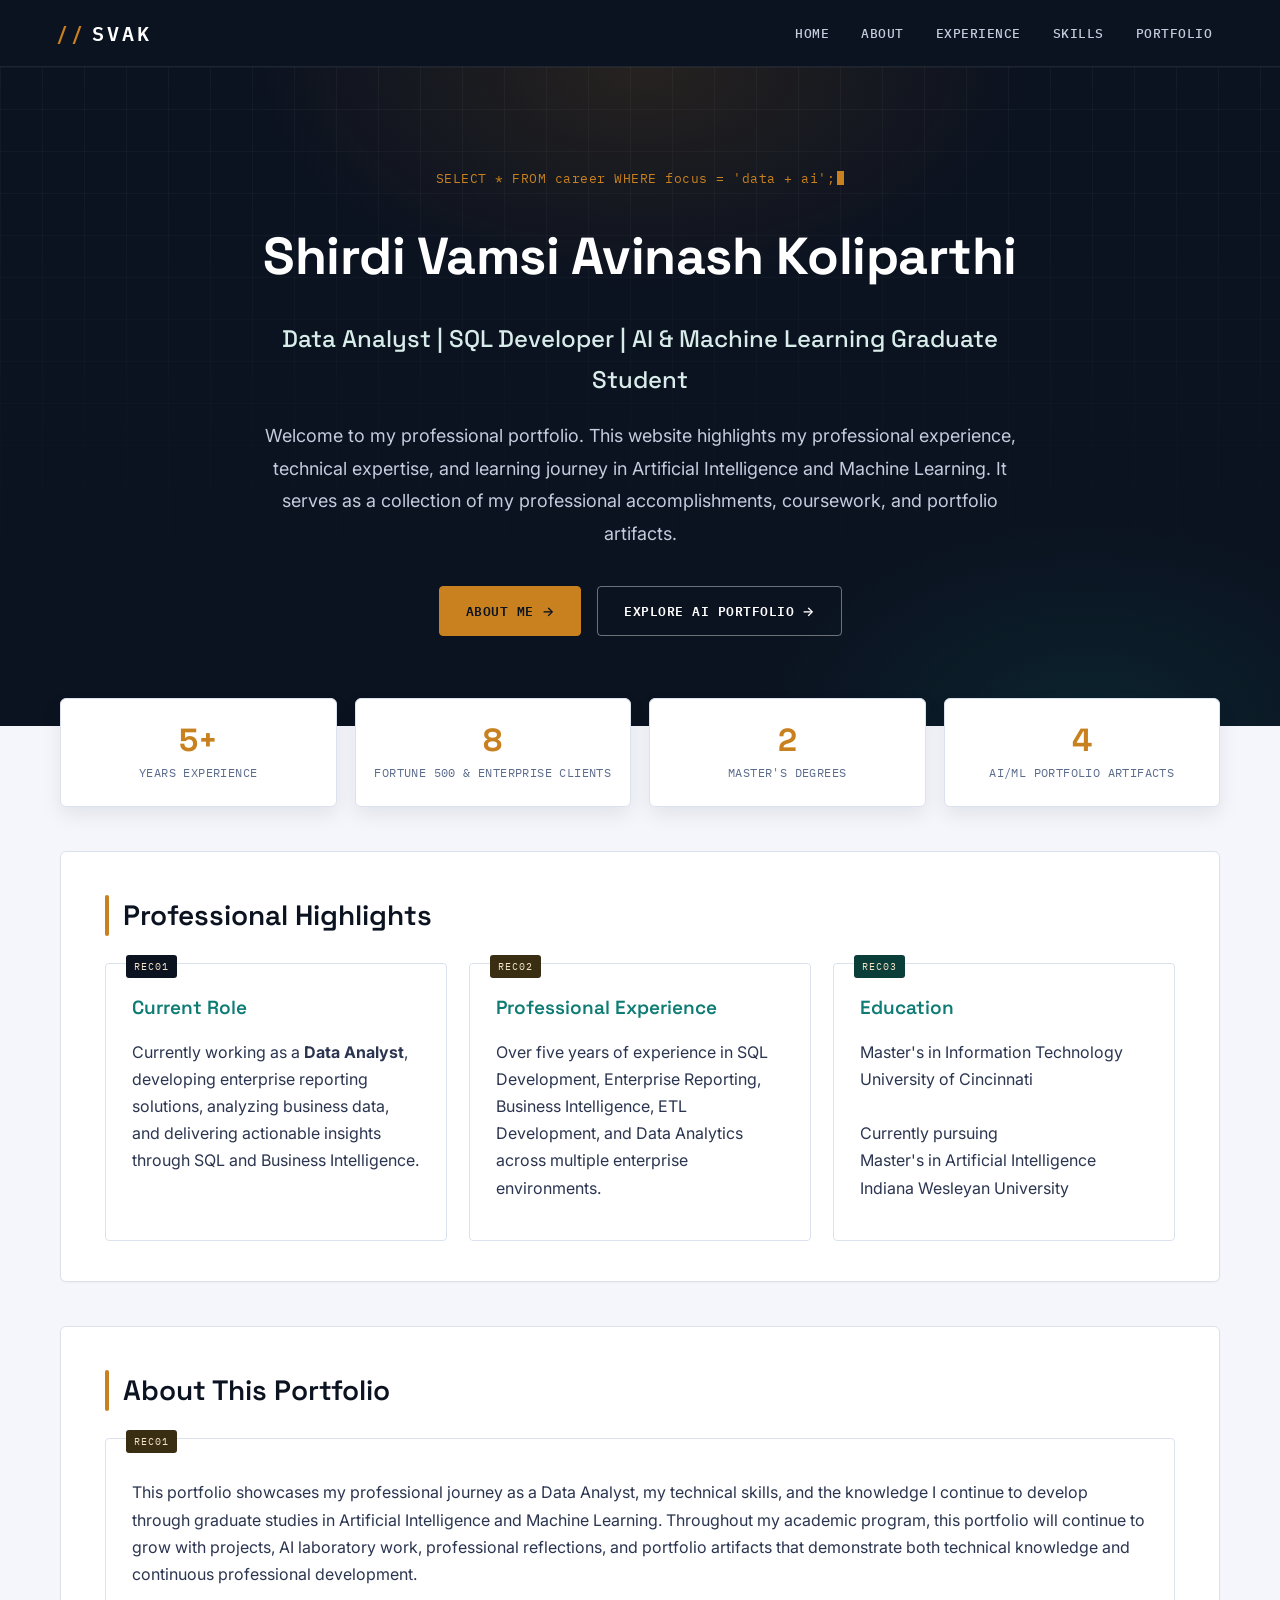
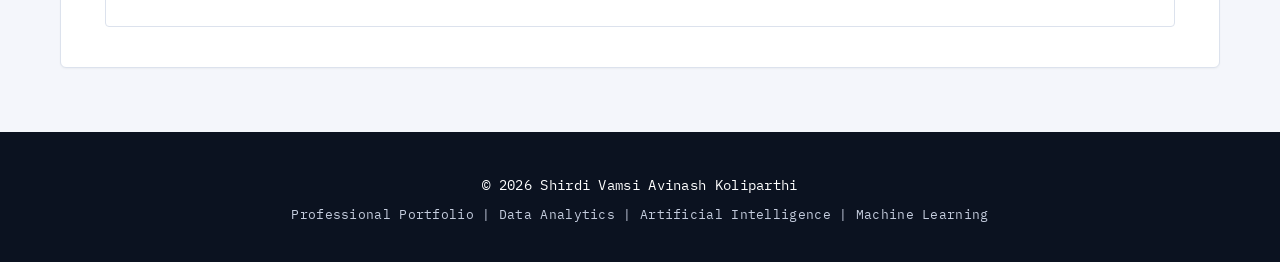
==== commit d8df2eeb: "Highlight Fortune 500 & enterprise client work Replaces the "3 Enterprise Employers" stat with clien" ====
--- a/index.html
+++ b/index.html
@@ -88,8 +88,8 @@
         </div>
 
         <div class="stat reveal">
-            <span class="stat-number" data-target="3">0</span>
-            <span class="stat-label">Enterprise Employers</span>
+            <span class="stat-number" data-target="8">0</span>
+            <span class="stat-label">Fortune 500 & Enterprise Clients</span>
         </div>
 
         <div class="stat reveal">
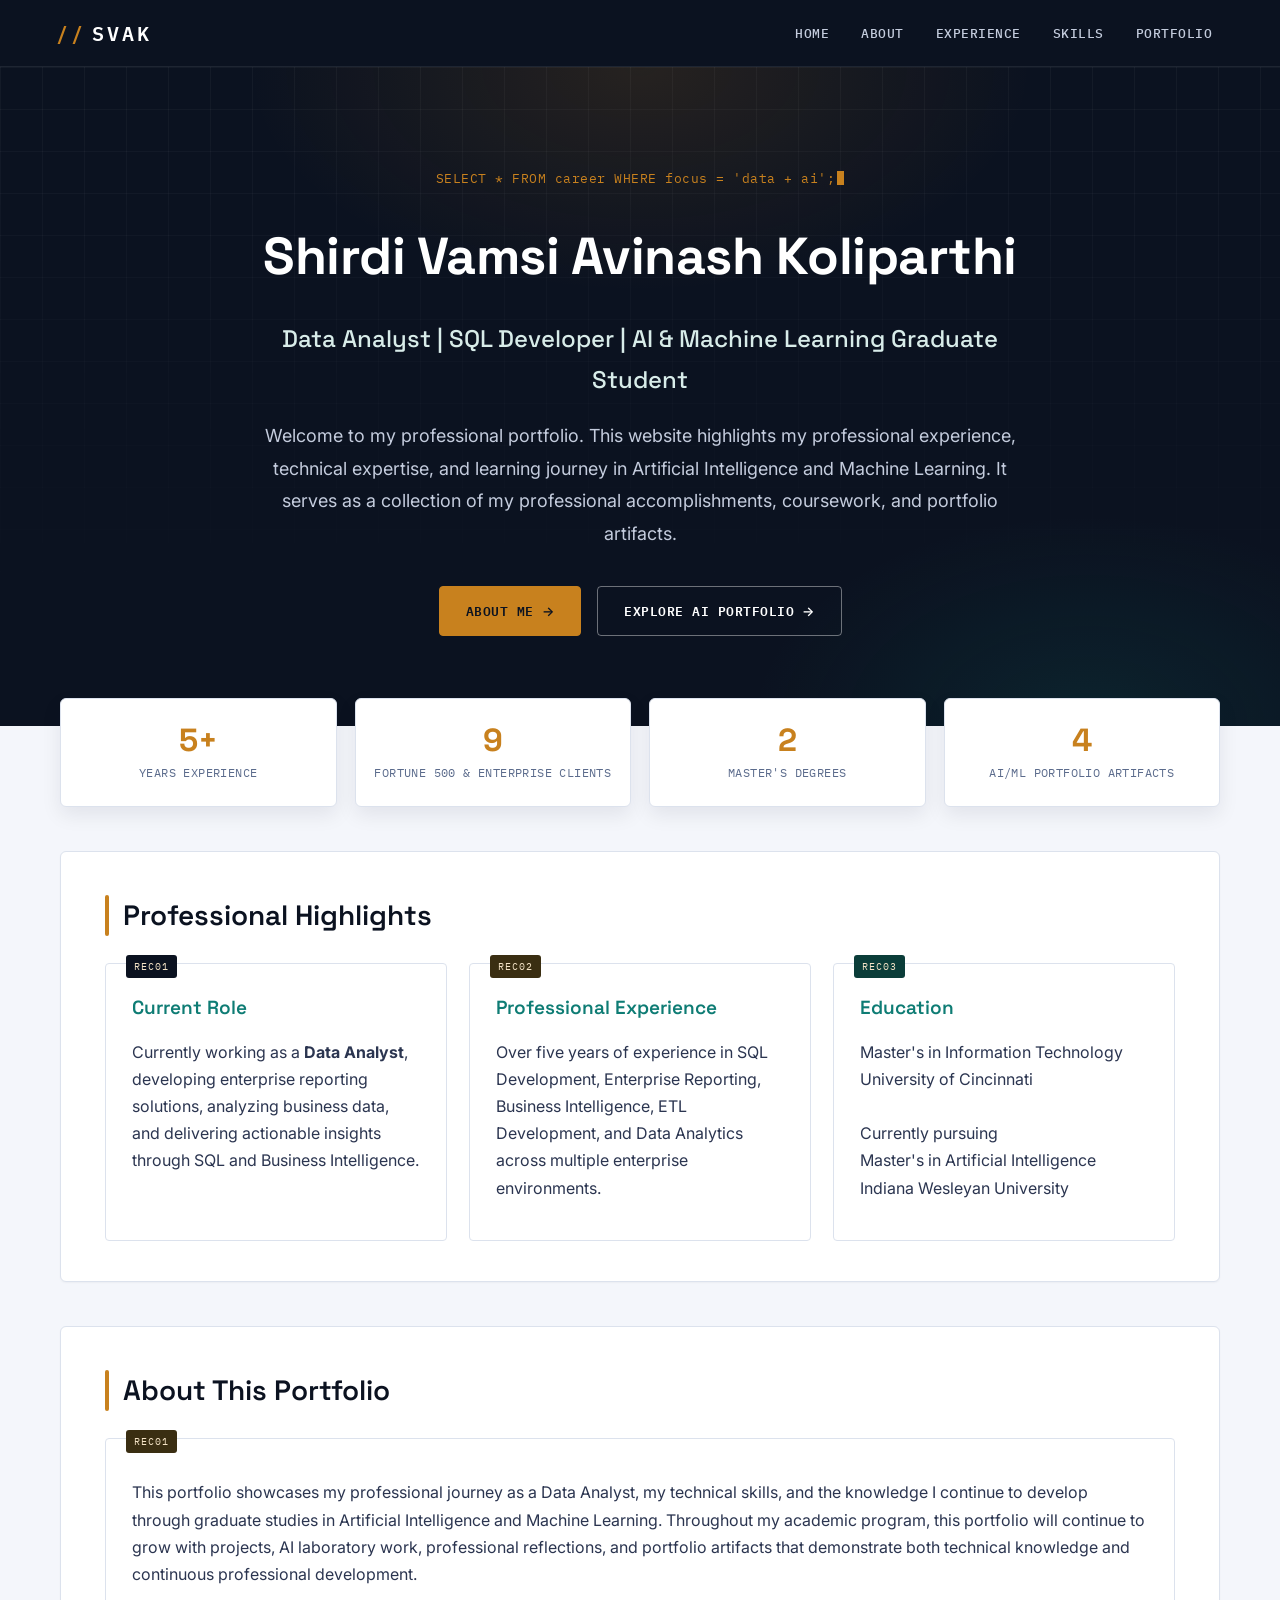
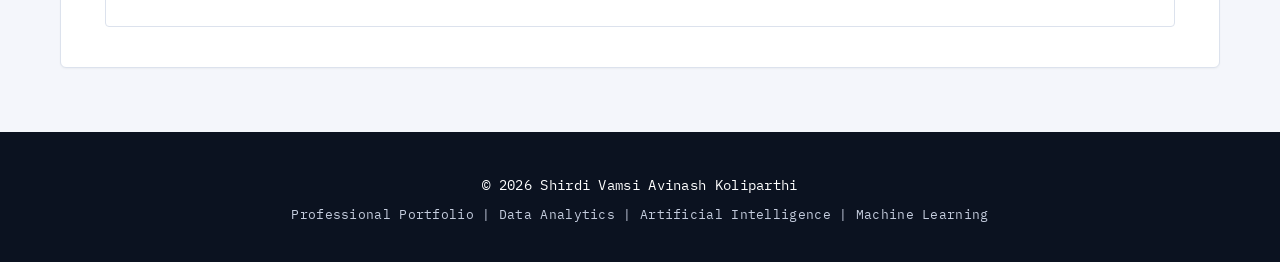
==== commit b49f22ea: "Update index.html" ====
--- a/index.html
+++ b/index.html
@@ -88,7 +88,7 @@
         </div>
 
         <div class="stat reveal">
-            <span class="stat-number" data-target="8">0</span>
+            <span class="stat-number" data-target="9">0</span>
             <span class="stat-label">Fortune 500 & Enterprise Clients</span>
         </div>
 
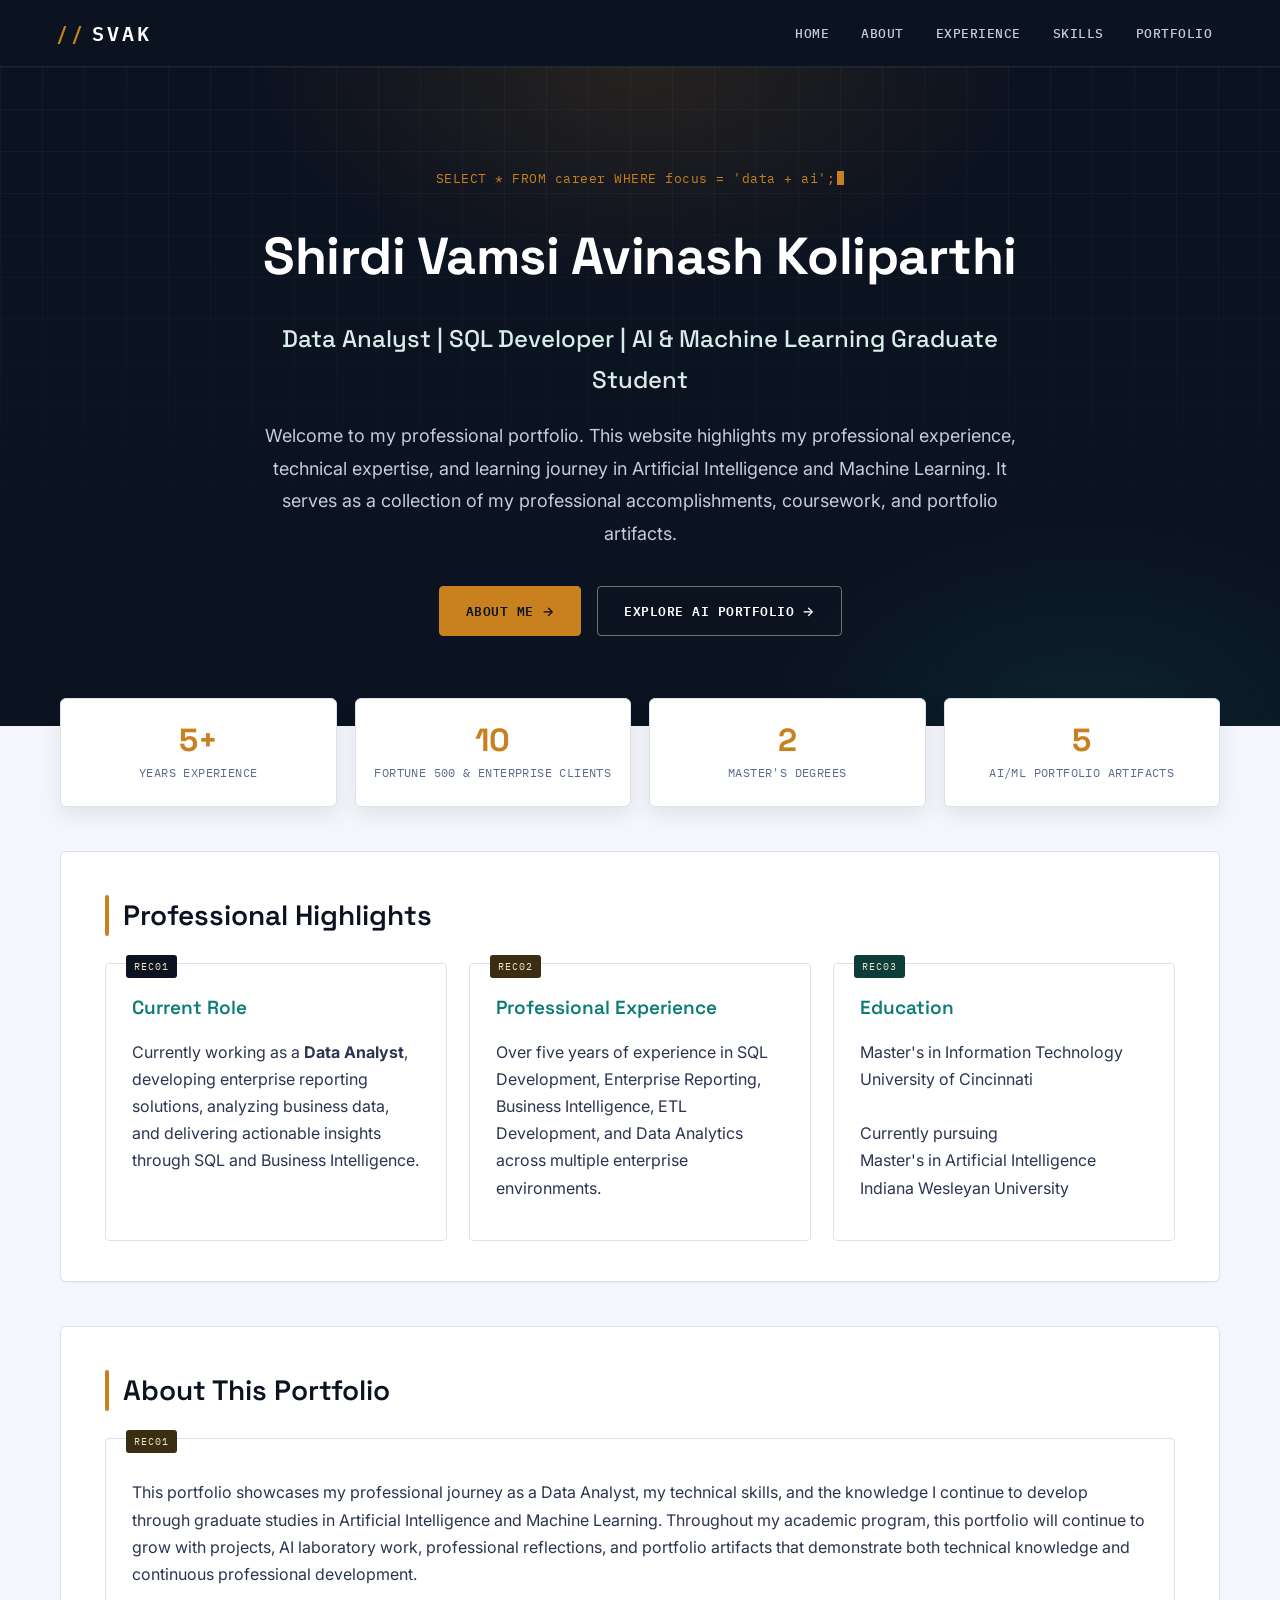
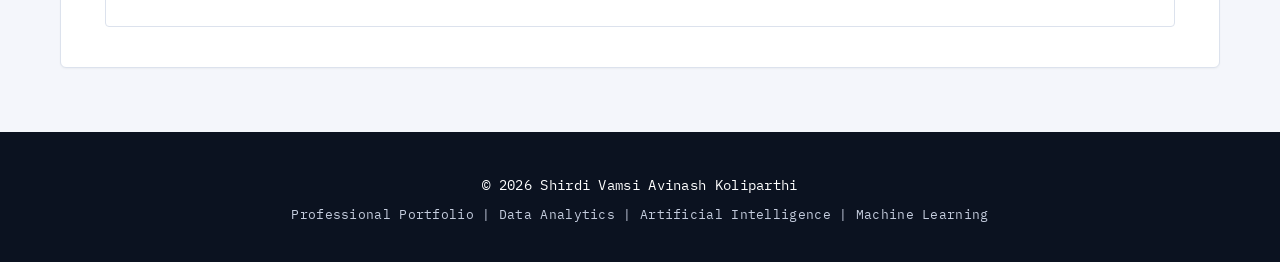
==== commit 8fc44c34: "Update index.html" ====
--- a/index.html
+++ b/index.html
@@ -88,7 +88,7 @@
         </div>
 
         <div class="stat reveal">
-            <span class="stat-number" data-target="9">0</span>
+            <span class="stat-number" data-target="10">0</span>
             <span class="stat-label">Fortune 500 & Enterprise Clients</span>
         </div>
 
@@ -98,7 +98,7 @@
         </div>
 
         <div class="stat reveal">
-            <span class="stat-number" data-target="4">0</span>
+            <span class="stat-number" data-target="5">0</span>
             <span class="stat-label">AI/ML Portfolio Artifacts</span>
         </div>
 
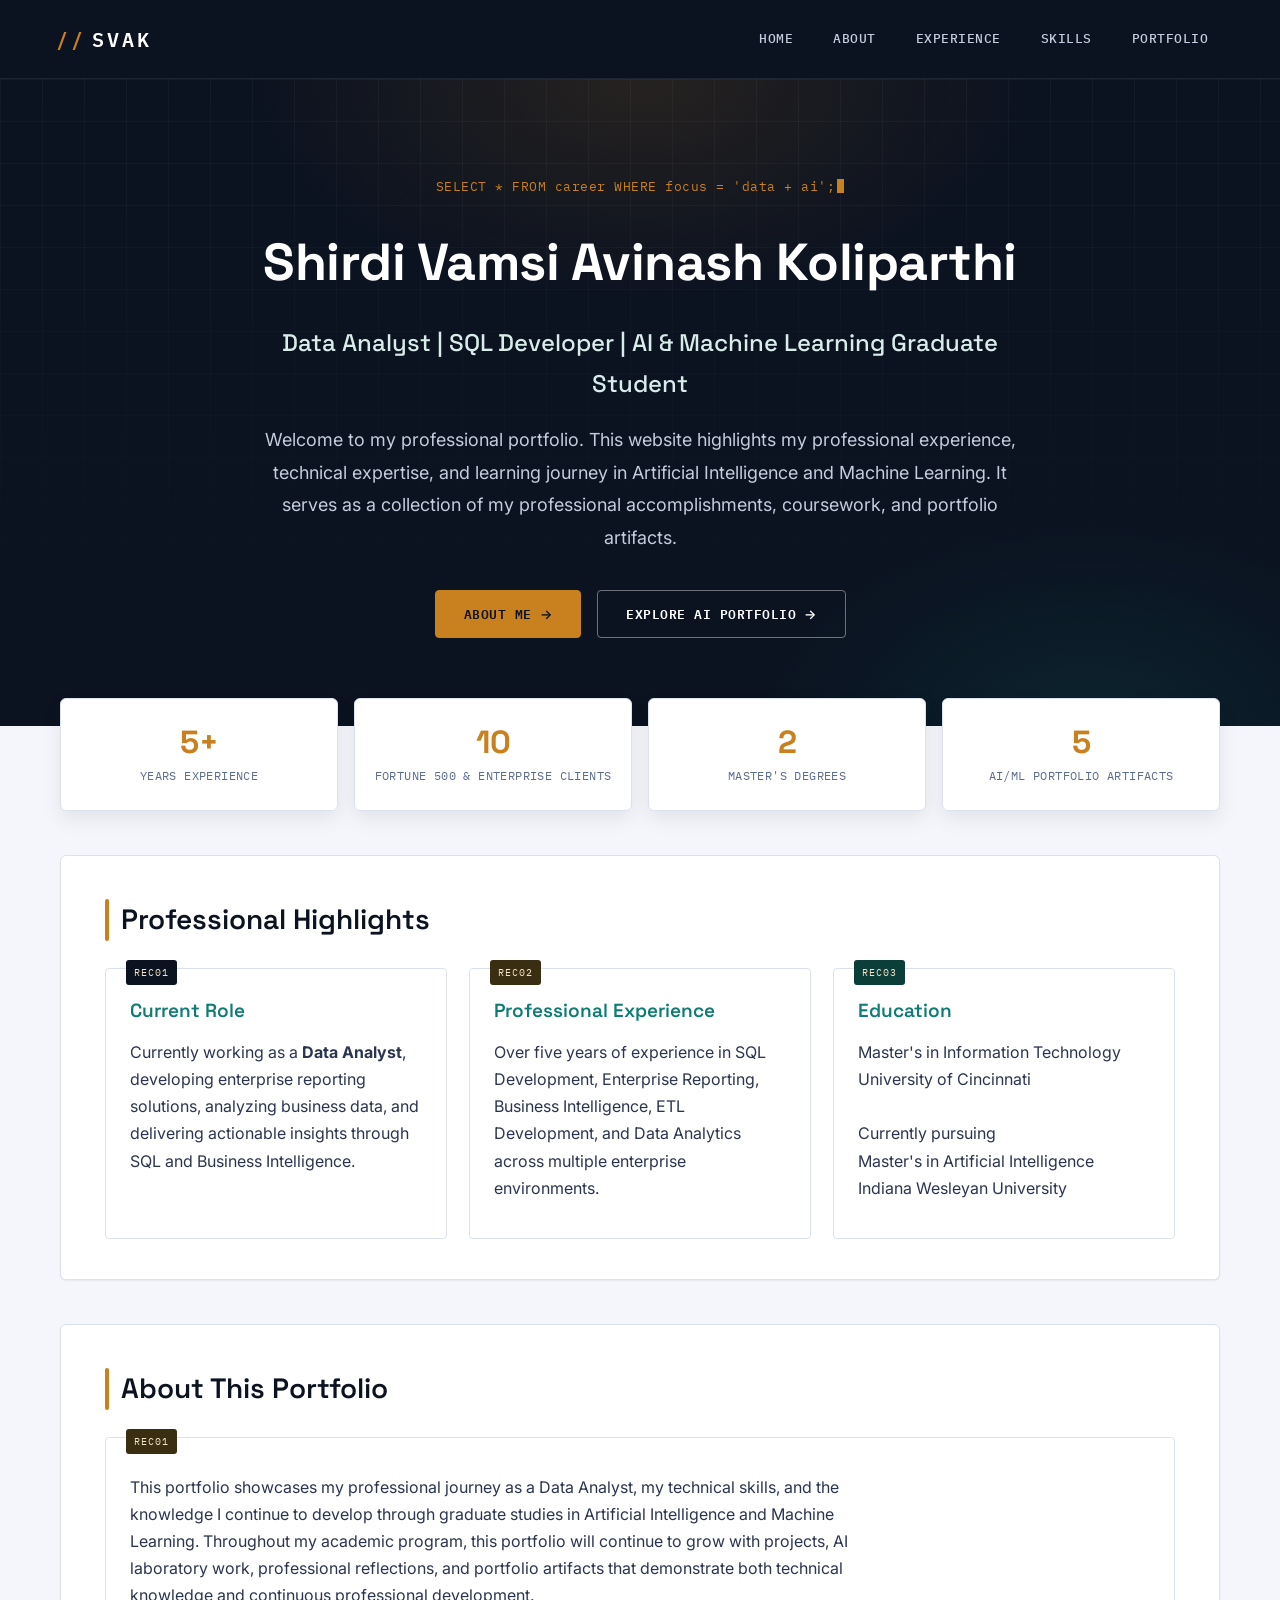
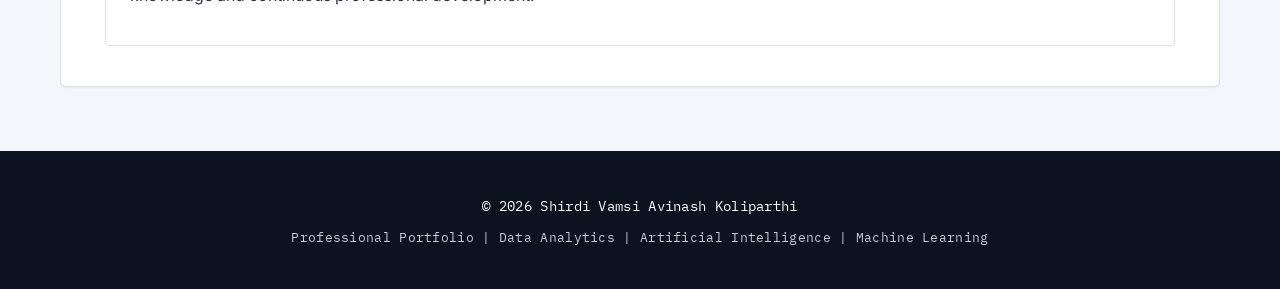
==== commit 4ccebb04: "Update index.html" ====
--- a/index.html
+++ b/index.html
@@ -18,10 +18,8 @@
 
     <nav>
 
-       <div class="logo">
-    <a href="about.html#contact">SVAK</a>
-</div>
-
+        <div class="logo">
+            <a href="index.html">SVAK</a>
         </div>
 
         <ul>
--- a/style.css
+++ b/style.css
@@ -24,6 +24,11 @@
   --font-display:'Space Grotesk',Arial,sans-serif;
   --font-body:'Inter',Segoe UI,Arial,sans-serif;
   --font-mono:'IBM Plex Mono',Consolas,monospace;
+
+  /* Elevation scale — consistent shadow tiers instead of ad-hoc values */
+  --shadow-sm:0 1px 2px rgba(11,18,32,0.06);
+  --shadow-md:0 8px 20px rgba(11,18,32,0.08);
+  --shadow-lg:0 16px 32px rgba(11,18,32,0.12);
 }
 
 *{margin:0;padding:0;box-sizing:border-box;}
@@ -110,9 +115,12 @@
   font-weight:500;
   letter-spacing:0.5px;
   text-transform:uppercase;
-  padding:8px 12px;
+  padding:12px 16px;
   border-radius:3px;
   transition:color .2s ease, background .2s ease;
+  min-height:44px;
+  display:inline-flex;
+  align-items:center;
 }
 nav ul a:hover{
   color:#fff;
@@ -126,7 +134,7 @@
 header,.page-header{
   color:#fff;
   text-align:center;
-  padding:100px 25px 90px;
+  padding:96px 24px 88px;
   background:var(--ink-900);
   position:relative;
   overflow:hidden;
@@ -160,7 +168,7 @@
   font-size:13px;
   letter-spacing:0.5px;
   color:var(--accent-amber);
-  margin-bottom:22px;
+  margin-bottom:20px;
   position:relative;
   z-index:1;
 }
@@ -173,7 +181,7 @@
   font-size:13px;
   letter-spacing:0.5px;
   color:var(--accent-amber);
-  margin-bottom:22px;
+  margin-bottom:20px;
   position:relative;
   z-index:1;
   min-height:1.2em;
@@ -197,7 +205,7 @@
   font-size:52px;
   font-weight:700;
   letter-spacing:-0.5px;
-  margin-bottom:18px;
+  margin-bottom:16px;
   position:relative;
   z-index:1;
 }
@@ -235,7 +243,7 @@
   border:1px solid var(--line);
   border-radius:6px;
   padding:40px 44px;
-  box-shadow:0 1px 2px rgba(11,18,32,0.04);
+  box-shadow:var(--shadow-sm);
 }
 
 section h2{
@@ -243,7 +251,7 @@
   color:var(--ink-900);
   font-size:28px;
   font-weight:600;
-  padding-left:18px;
+  padding-left:16px;
   margin-bottom:24px;
   position:relative;
 }
@@ -261,11 +269,12 @@
   font-family:var(--font-display);
   font-size:19px;
   font-weight:600;
-  margin:20px 0 10px;
+  margin:20px 0 8px;
   color:var(--accent-teal);
 }
-section p{margin:14px 0;color:var(--ink-700);}
-section ul{padding-left:22px;margin:12px 0;}
+/* Line-length control: keep prose readable on wide desktop sections */
+section p{margin:12px 0;color:var(--ink-700);max-width:72ch;}
+section ul{padding-left:20px;margin:12px 0;max-width:72ch;}
 section li{margin:8px 0;color:var(--ink-700);}
 section li strong{color:var(--ink-900);}
 
@@ -283,7 +292,7 @@
   background:var(--card);
   border:1px solid var(--line);
   border-radius:4px;
-  padding:26px 26px 24px;
+  padding:24px;
   position:relative;
   transition:transform .18s ease, box-shadow .18s ease, border-color .18s ease;
 }
@@ -300,7 +309,7 @@
   font-family:var(--font-mono);
   font-size:10px;
   letter-spacing:1px;
-  padding:3px 8px;
+  padding:4px 8px;
   border-radius:3px;
 }
 .projects,.cards{counter-reset:card-index;}
@@ -308,7 +317,7 @@
 .card:hover{
   transform:translateY(-4px);
   border-color:var(--accent-teal);
-  box-shadow:0 10px 24px rgba(11,18,32,0.09);
+  box-shadow:var(--shadow-md);
 }
 
 /* subtle color coding by position, echoes the original nth-child accents */
@@ -326,7 +335,7 @@
 .reveal{
   opacity:0;
   transform:translateY(16px);
-  transition:opacity .5s ease, transform .5s ease;
+  transition:opacity .4s ease, transform .4s ease;
   transition-delay:var(--reveal-delay,0ms);
 }
 .reveal.is-visible{
@@ -340,7 +349,7 @@
 .stats{
   display:grid;
   grid-template-columns:repeat(auto-fit,minmax(160px,1fr));
-  gap:18px;
+  gap:16px;
   width:min(92%,1160px);
   margin:-28px auto 44px;
   position:relative;
@@ -350,9 +359,9 @@
   background:var(--card);
   border:1px solid var(--line);
   border-radius:6px;
-  padding:22px 18px;
+  padding:24px 16px;
   text-align:center;
-  box-shadow:0 8px 20px rgba(11,18,32,0.08);
+  box-shadow:var(--shadow-md);
 }
 .stat-number{
   display:block;
@@ -378,10 +387,10 @@
 .tags{
   display:flex;
   flex-wrap:wrap;
-  gap:10px;
+  gap:8px;
   list-style:none;
   padding:0;
-  margin:14px 0;
+  margin:12px 0;
 }
 .tag{
   display:inline-flex;
@@ -393,7 +402,7 @@
   background:var(--paper);
   border:1px solid var(--line);
   border-radius:100px;
-  padding:6px 14px;
+  padding:8px 16px;
   transition:border-color .18s ease, color .18s ease, background .18s ease;
 }
 .tag:hover{
@@ -418,7 +427,8 @@
   align-items:center;
   gap:8px;
   text-decoration:none;
-  padding:13px 26px;
+  padding:12px 28px;
+  min-height:44px;
   border-radius:4px;
   font-family:var(--font-mono);
   font-size:13px;
@@ -463,10 +473,10 @@
   width:100%;
   max-width:1000px;
   display:block;
-  margin:30px auto;
+  margin:32px auto;
   border-radius:6px;
   border:1px solid var(--line);
-  box-shadow:0 12px 28px rgba(11,18,32,0.12);
+  box-shadow:var(--shadow-lg);
 }
 
 /* ===========================
@@ -483,7 +493,7 @@
 
 .comparison-table th,
 .comparison-table td{
-  padding:13px 16px;
+  padding:12px 16px;
   text-align:left;
   vertical-align:top;
   border:1px solid var(--line);
@@ -514,13 +524,13 @@
 =========================== */
 footer{
   margin-top:64px;
-  padding:36px 20px 30px;
+  padding:36px 20px 32px;
   text-align:center;
   color:#C4CCDD;
   background:var(--ink-900);
   font-family:var(--font-mono);
 }
-footer p{margin:6px 0;font-size:13px;letter-spacing:0.3px;}
+footer p{margin:8px 0;font-size:13px;letter-spacing:0.3px;}
 footer p:first-child{color:#fff;font-size:14px;}
 
 /* ===========================
@@ -537,13 +547,13 @@
     flex-wrap:wrap;
     gap:4px;
   }
-  header,.page-header{padding:70px 20px 60px;}
+  header,.page-header{padding:72px 20px 60px;}
   header h1,.page-header h1{font-size:34px;}
   header h2,.page-header h2{font-size:19px;}
   header p,.page-header p{font-size:16px;}
   header::before,.page-header::before{font-size:11px;padding:0 10px;}
   section{
-    padding:26px 22px;
+    padding:24px;
     width:94%;
     margin:28px auto;
   }
